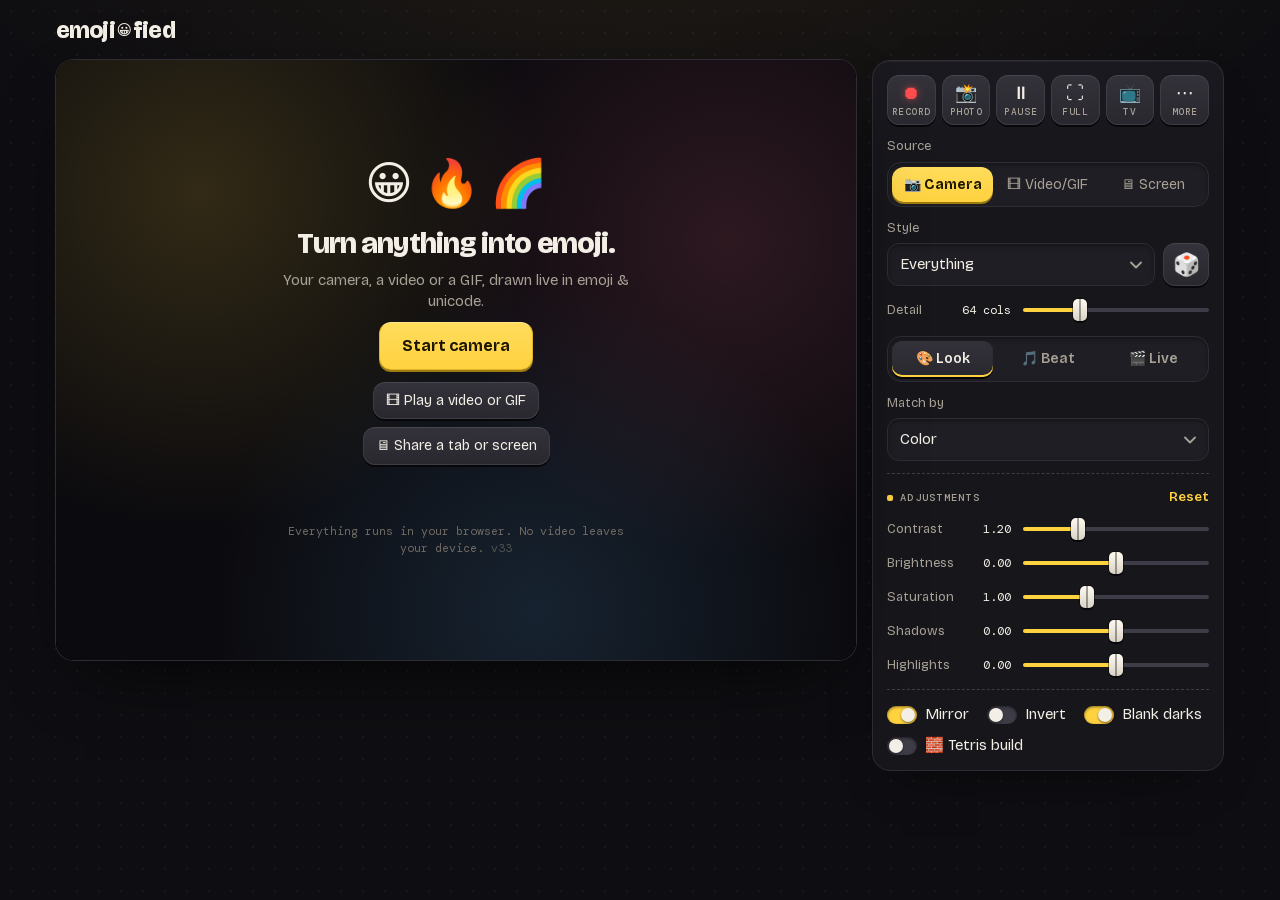
==== index.html @ 86d10996 "Example scenes: a starter set of nine (v33) First visits start with nine curated looks in the scene " ====
<!doctype html>
<html lang="en">
<head>
  <meta charset="utf-8" />
  <meta name="viewport" content="width=device-width, initial-scale=1, viewport-fit=cover" />
  <meta name="theme-color" content="#0e0d11" />
  <!-- Installable: "Add to Home Screen" opens full screen, without Safari's toolbars -->
  <link rel="manifest" href="manifest.webmanifest" />
  <meta name="mobile-web-app-capable" content="yes" />
  <meta name="apple-mobile-web-app-capable" content="yes" />
  <meta name="apple-mobile-web-app-status-bar-style" content="black-translucent" />
  <meta name="apple-mobile-web-app-title" content="emoji·fied" />
  <link rel="apple-touch-icon" href="icons/icon-180.png" />
  <title>Emoji-fied</title>
  <link rel="icon" href="data:image/svg+xml,<svg xmlns='http://www.w3.org/2000/svg' viewBox='0 0 100 100'><text y='.9em' font-size='90'>🤩</text></svg>" />
  <link rel="preload" href="fonts/bricolage-grotesque.woff2" as="font" type="font/woff2" crossorigin />
  <link rel="preload" href="fonts/dm-mono-500.woff2" as="font" type="font/woff2" crossorigin />
  <link rel="stylesheet" href="style.css?v=33" />
</head>
<body>
  <header>
    <h1 class="logo" aria-label="emoji·fied">emoji<span class="logo-dot" id="logoDot" aria-hidden="true">😀</span>fied</h1>
    <span id="fps" class="fps" aria-live="off"></span>
  </header>

  <main>
    <div class="stage" id="stage">
      <canvas id="out" aria-label="Camera rendered as emoji or unicode characters"></canvas>
      <video id="video" playsinline muted autoplay></video>
      <div class="blackout" id="blackout" aria-hidden="true"><span>⬛ Blackout on the output · B to bring it back</span></div>

      <button id="exitFull" class="exit-full" type="button" aria-label="Exit full screen" title="Exit full screen (Esc)" hidden>✕</button>

      <div class="tv-hint" id="tvHint" hidden role="dialog" aria-label="Show on a TV">
        <h2>📺 Show it on your TV</h2>
        <ol id="tvSteps"></ol>
        <p class="tv-note">Web pages can’t AirPlay a live camera effect directly, so mirror the screen instead. The app stays full screen, so the TV shows just the art.</p>
        <button id="tvHintClose" class="primary" type="button">Got it</button>
      </div>

      <button id="flipFab" class="flip-fab" type="button" aria-label="Switch camera" title="Switch camera" hidden>
        <svg viewBox="0 0 24 24" width="26" height="26" fill="none" stroke="currentColor" stroke-width="2" stroke-linecap="round" stroke-linejoin="round" aria-hidden="true">
          <path d="M20 7h-3l-2-3H9L7 7H4a1 1 0 0 0-1 1v11a1 1 0 0 0 1 1h16a1 1 0 0 0 1-1V8a1 1 0 0 0-1-1z" />
          <path d="M15.6 11.2A3.6 3.6 0 0 0 9 11.5" />
          <path d="M8.4 14.8a3.6 3.6 0 0 0 6.6-.3" />
          <path d="M9 9.2v2.4h2.4" />
          <path d="M15 16.8v-2.4h-2.4" />
        </svg>
      </button>

      <div class="overlay" id="overlay">
        <div class="overlay-card">
          <div class="big" aria-hidden="true"><span>😀</span><span>🔥</span><span>🌈</span></div>
          <h2 class="hello">Turn anything into emoji.</h2>
          <p class="lede">Your camera, a video or a GIF, drawn live in emoji &amp; unicode.</p>
          <button id="start" class="primary">Start camera</button>
          <div class="alt-sources">
            <button id="startFile" type="button">🎞 Play a video or GIF</button>
            <button id="startScreen" type="button">🖥 Share a tab or screen</button>
          </div>
          <p class="status" id="status" aria-live="polite"></p>
          <p class="error" id="error" role="alert"></p>
          <p class="note">Everything runs in your browser. No video leaves your device. <span class="version">v33</span></p>
        </div>
      </div>
    </div>

    <section class="controls" aria-label="Filter controls">
      <!-- Two groups, side by side on a tablet held upright. -->
      <div class="ctl-main">
      <div class="toolbar" role="toolbar" aria-label="Actions">
        <button id="record" class="tool record" type="button" title="Record a video clip"><span class="ico">⏺</span><span class="lbl">Record</span></button>
        <button id="snap" class="tool" type="button" title="Take a snapshot (P). It waits in Snapshots until you save it."><span class="ico">📸</span><span class="lbl">Photo</span><span class="badge" id="snapBadge" hidden></span></button>
        <button id="pause" class="tool" type="button" title="Freeze the frame (Space)"><span class="ico">⏸</span><span class="lbl">Pause</span></button>
        <button id="full" class="tool" type="button" title="Full screen"><span class="ico">⛶</span><span class="lbl">Full</span></button>
        <button id="airplay" class="tool" type="button" title="Show it on a TV: AirPlay, Picture in Picture or the native player"><span class="ico">📺</span><span class="lbl">TV</span></button>
        <button id="moreBtn" class="tool" type="button" aria-haspopup="menu" aria-expanded="false" title="More"><span class="ico">⋯</span><span class="lbl">More</span></button>
        <div class="menu" id="moreMenu" role="menu" hidden>
          <button id="flip" type="button" role="menuitem">🔄 Switch camera</button>
          <button id="snapsItem" type="button" role="menuitem">🖼 Snapshots</button>
          <button id="copy" type="button" role="menuitem">📋 Copy the frame as text</button>
          <button id="keysItem" type="button" role="menuitem">⌨ Keyboard shortcuts <kbd>?</kbd></button>
        </div>
      </div>
      <button id="snapTray" class="snap-tray" type="button" hidden></button>

      <div class="field">
        <span>Source</span>
        <div class="seg" role="group" aria-label="Video source">
          <button type="button" data-source="camera" aria-pressed="true">📷 Camera</button>
          <button type="button" data-source="file" aria-pressed="false">🎞 Video/GIF</button>
          <button type="button" data-source="screen" aria-pressed="false">🖥 Screen</button>
        </div>
        <input id="fileInput" type="file" accept="video/*,image/*" hidden />
      </div>

      <div class="field">
        <label for="style">Style</label>
        <div class="style-row">
        <select id="style">
          <optgroup label="Emoji">
            <option value="emoji:everything" selected>Everything</option>
            <option value="emoji:rainbow">Rainbow</option>
            <option value="emoji:faces">Faces</option>
            <option value="emoji:food">Food</option>
            <option value="emoji:nature">Nature</option>
            <option value="emoji:animals">Animals</option>
            <option value="emoji:hearts">Hearts</option>
            <option value="skull">Skulls 💀</option>
          </optgroup>
          <optgroup label="Unicode">
            <option value="text:ascii">ASCII</option>
            <option value="text:detailed">ASCII (detailed)</option>
            <option value="text:blocks">Blocks ░▒▓█</option>
            <option value="text:shapes">Shapes ·○◎●</option>
            <option value="text:stars">Stars ✧✦★</option>
            <option value="text:math">Math ∴∷≡⊠</option>
            <option value="text:katakana">Katakana ｱｶｻ</option>
            <option value="braille">Braille ⠿</option>
          </optgroup>
          <optgroup label="Your own">
            <option value="custom">Custom…</option>
          </optgroup>
        </select>
        <button id="random" class="random" type="button" title="Randomize the look (D)" aria-label="Randomize">🎲</button>
        </div>
      </div>

      <label class="field" id="customField" hidden>
        <span>Characters</span>
        <input id="custom" type="text" value="🐸🍀💚🌿🟩" autocomplete="off" spellcheck="false" />
      </label>

      <label class="field range">
        <span>Detail <output id="colsOut"></output></span>
        <input id="cols" type="range" min="16" max="180" value="64" />
      </label>
      </div>

      <div class="ctl-tabs">
      <div class="tabs" role="tablist" aria-label="Settings">
        <button type="button" role="tab" data-tab="look" aria-selected="true">🎨 Look</button>
        <button type="button" role="tab" data-tab="beat" aria-selected="false">🎵 Beat<span class="tab-dot" id="soundDot" hidden></span></button>
        <button type="button" role="tab" data-tab="live" aria-selected="false">🎬 Live<span class="tab-dot live-dot" id="liveDot" hidden></span></button>
        <button type="button" role="tab" data-tab="photo" aria-selected="false" id="photoTab" hidden>🖼 Photo</button>
      </div>

      <!-- Look: how the picture is drawn -->
      <div class="tab-panel" data-panel="look" role="tabpanel">
        <div class="sec">
          <label class="field" id="matchField">
            <span>Match by</span>
            <select id="match">
              <option value="color">Color</option>
              <option value="brightness">Brightness</option>
            </select>
          </label>
          <label class="field" id="colorField" hidden>
            <span>Ink</span>
            <select id="ink">
              <option value="full">Full color</option>
              <option value="#39ff7a">Matrix green</option>
              <option value="#f2f2f2">White</option>
              <option value="#ffb000">Amber</option>
              <option value="#5ec8ff">Cyan</option>
              <option value="#ff4fd8">Magenta</option>
            </select>
          </label>
        </div>
        <div class="sec">
          <div class="sec-head">
            <span class="field-label">Adjustments</span>
            <button id="resetAdjust" type="button" class="reset">Reset</button>
          </div>
          <label class="field range">
            <span>Contrast <output id="contrastOut"></output></span>
            <input id="contrast" type="range" min="0.5" max="3" step="0.05" value="1.2" />
          </label>
          <label class="field range">
            <span>Brightness <output id="brightOut"></output></span>
            <input id="bright" type="range" min="-0.5" max="0.5" step="0.01" value="0" />
          </label>
          <label class="field range">
            <span>Saturation <output id="satOut"></output></span>
            <input id="sat" type="range" min="0" max="3" step="0.05" value="1" />
          </label>
          <label class="field range">
            <span>Shadows <output id="shadowsOut"></output></span>
            <input id="shadows" type="range" min="-1" max="1" step="0.02" value="0" />
          </label>
          <label class="field range">
            <span>Highlights <output id="highlightsOut"></output></span>
            <input id="highlights" type="range" min="-1" max="1" step="0.02" value="0" />
          </label>
        </div>
        <div class="sec">
          <div class="toggles">
            <label><input id="mirror" type="checkbox" checked /> Mirror</label>
            <label><input id="invert" type="checkbox" /> Invert</label>
            <label id="blankField"><input id="blank" type="checkbox" checked /> Blank darks</label>
            <label title="The picture builds itself from falling Tetris pieces (T)"><input id="tetris" type="checkbox" /> 🧱 Tetris build</label>
          </div>
        </div>
      </div>

      <!-- Beat: what drives the effects, and what a beat does -->
      <div class="tab-panel" data-panel="beat" role="tabpanel" hidden>
        <div class="sec">
          <span class="field-label">Listen to</span>
          <div class="chips">
            <label class="chip"><input id="mic" type="checkbox" /> 🎤 Sound</label>
            <label class="chip" id="midiChip"><input id="midi" type="checkbox" /> 🎹 MIDI</label>
            <label class="chip"><input id="tempoSync" type="checkbox" /> 🥁 Tempo</label>
          </div>
          <div class="meter" id="meter" hidden aria-hidden="true"><div class="meter-fill" id="meterFill"></div></div>
          <div class="sub" id="micOpts" hidden>
            <label class="field range" id="sensField">
              <span>Sensitivity <output id="sensOut"></output></span>
              <input id="sens" type="range" min="0.5" max="4" step="0.1" value="2" />
            </label>
            <span class="hint" id="micStatus">Listening to the microphone.</span>
          </div>
          <div class="sub" id="midiOpts" hidden>
            <span class="hint" id="midiStatus">Notes hit like beats; held notes swell; low notes build Tetris on the left, high on the right.</span>
          </div>
          <div class="sub" id="tempoBox" hidden>
            <div class="tempo-row">
              <button id="tapBtn" type="button">🥁 Tap <kbd>K</kbd></button>
              <span class="beat-dots" id="beatDots" aria-hidden="true"><i></i><i></i><i></i><i></i></span>
              <span class="tempo-read" id="tempoRead">No tempo yet</span>
            </div>
            <span class="hint">Tap 4 times or more, or send MIDI clock. The tempo’s beat replaces the microphone’s.</span>
          </div>
        </div>
        <div class="sec" id="beatOpts">
          <span class="field-label">On the beat</span>
          <div class="toggles">
            <label title="Glyphs swell with the loudness or held notes"><input id="beatPulse" type="checkbox" checked /> Pulse</label>
            <label title="Flash, shake, zoom punch and a hue shift on each beat"><input id="beatFlash" type="checkbox" checked /> Flash</label>
            <label title="Each beat drops Tetris pieces while 🧱 Tetris build is on"><input id="beatTetris" type="checkbox" checked /> Tetris drops</label>
          </div>
          <label class="field">
            <span>Shapes</span>
            <select id="beatShape">
              <option value="off" selected>🚫 Off</option>
              <option value="mix">🎲 Mix it up</option>
              <option value="circle">○ Circles</option>
              <option value="heart">♥ Hearts</option>
              <option value="star">★ Stars</option>
              <option value="square">■ Squares</option>
              <option value="diamond">◆ Diamonds</option>
              <option value="hexagon">⬢ Hexagons</option>
              <option value="sweep">≋ Sweeps</option>
            </select>
          </label>
          <div class="toggles" id="beatOutlineRow" hidden>
            <label><input id="beatOutline" type="checkbox" checked /> Glow outlines</label>
          </div>
          <label class="field">
            <span>Shuffle the look</span>
            <select id="beatShuffle">
              <option value="0" selected>Never</option>
              <option value="1">Every beat</option>
              <option value="2">Every 2 beats</option>
              <option value="4">Every 4 beats</option>
              <option value="8">Every 8 beats</option>
              <option value="16">Every 16 beats</option>
            </select>
          </label>
          <label class="field range">
            <span>Strength <output id="fxOut"></output></span>
            <input id="fxStrength" type="range" min="0" max="2" step="0.05" value="1" />
          </label>
        </div>
      </div>

      <!-- Live: performing -->
      <div class="tab-panel live-panel" data-panel="live" role="tabpanel" hidden>
        <div class="sec output-row" id="outputRow">
          <button id="outputBtn" type="button" class="primary">📽 Open output window</button>
          <span class="hint" id="outputStatus">A clean window for the projector: drag it there and double-click for full screen.</span>
          <button id="outputClose" type="button" class="reset" hidden>Close the output window</button>
        </div>
        <div class="sec">
          <span class="field-label">Panic</span>
          <div class="panic">
            <button id="blackoutBtn" type="button" aria-pressed="false">⬛ Blackout <kbd>B</kbd></button>
            <button id="freezeBtn" type="button" aria-pressed="false">⏸ Freeze <kbd>Space</kbd></button>
            <button id="safeBtn" type="button">🛟 Safe look <kbd>0</kbd></button>
          </div>
        </div>
        <div class="sec">
          <div class="sec-head">
            <span class="field-label">Effects · hold</span>
            <span class="hint" id="punchHint"></span>
          </div>
          <div class="punches" id="punches"></div>
        </div>
        <div class="sec">
          <div class="sec-head">
            <span class="field-label">Scenes</span>
            <span class="sec-actions">
              <button id="examplesBtn" type="button" class="reset" title="Fill the empty slots with example scenes">✨ Examples</button>
              <button id="sceneSave" type="button" class="reset" aria-pressed="false">💾 Save to a slot…</button>
            </span>
          </div>
          <div class="scenes" id="scenes"></div>
          <span class="hint" id="scenesHint"></span>
        </div>
        <div class="sec" id="learnSec">
          <div class="sec-head" id="learnHead">
            <span class="field-label">MIDI controller</span>
            <button id="learnBtn" type="button" class="reset" aria-pressed="false">Learn…</button>
          </div>
          <div class="midi-map" id="midiMap"></div>
          <span class="hint" id="learnHint">Click Learn…, then a slider or button, then move a knob or hit a pad.</span>
        </div>
        <button id="keysBtn" type="button" class="reset keys-link">⌨ All keyboard shortcuts <kbd>?</kbd></button>
      </div>

      <!-- Photo: only for photos and GIFs -->
      <div class="tab-panel photo-panel" id="photoPanel" data-panel="photo" role="tabpanel" hidden>
        <div class="sec">
          <span class="field-label">Photo effects</span>
          <div class="toggles">
            <label><input id="kenBurns" type="checkbox" checked /> 🎥 Pan &amp; zoom</label>
            <label><input id="tilt" type="checkbox" /> 📱 Tilt to move</label>
            <label><input id="twinkle" type="checkbox" /> ✨ Twinkle</label>
          </div>
          <div class="tilt-opts" id="tiltOpts" hidden>
            <label><input id="headTrack" type="checkbox" /> 🙂 Head tracking (webcam)</label>
            <span class="hint">On a computer, the mouse and the arrow keys tilt it too.</span>
          </div>
          <button id="assemble" type="button">🧩 Build it again</button>
        </div>
        <div class="sec poster-box">
          <span class="field-label">Poster</span>
          <select id="posterSize" aria-label="Poster size">
            <option value="4k">4K (3840 px)</option>
            <option value="wallpaper">Phone wallpaper (1290×2796)</option>
            <option value="square">Square (2048 px)</option>
          </select>
          <label class="field range">
            <span>Poster detail <output id="posterColsOut"></output></span>
            <input id="posterCols" type="range" min="80" max="400" value="180" />
          </label>
          <button id="makePoster" type="button" class="primary">🖼 Make a sharp poster</button>
        </div>
      </div>
      </div>
    </section>
  </main>

  <div class="clip" id="clip" hidden>
    <div class="clip-card" role="dialog" aria-label="Recorded clip">
      <video id="clipVideo" playsinline loop muted autoplay controls x-webkit-airplay="allow"></video>
      <p class="clip-info" id="clipInfo"></p>
      <div class="clip-actions">
        <button id="clipShare" class="primary">Save / Share</button>
        <button id="clipAirplay">📺 AirPlay</button>
        <button id="clipDownload">Download</button>
        <button id="clipDiscard">Discard</button>
      </div>
    </div>
  </div>

  <div class="clip" id="player" hidden>
    <div class="clip-card" role="dialog" aria-label="Live player">
      <video id="liveVideo" playsinline autoplay muted controls x-webkit-airplay="allow"></video>
      <p class="clip-info">Live picture in the native player (no sound). Use its controls or the buttons below.</p>
      <div class="clip-actions">
        <button id="playerAirplay" class="primary">📺 AirPlay</button>
        <button id="playerPip">⧉ Picture in Picture</button>
        <button id="playerFull">⛶ Full screen</button>
      </div>
      <button id="playerMirror" type="button" class="reset">TV not showing it? Use Screen Mirroring instead</button>
      <button id="playerClose" type="button">Close</button>
    </div>
  </div>

  <div class="clip" id="posterSheet" hidden>
    <div class="clip-card" role="dialog" aria-label="Poster">
      <img id="posterImg" alt="Your emoji poster" />
      <p class="clip-info" id="posterInfo"></p>
      <div class="clip-actions">
        <button id="posterShare" class="primary">Save / Share</button>
        <button id="posterDownload">Download</button>
        <button id="posterClose">Close</button>
      </div>
    </div>
  </div>

  <div class="clip" id="snapSheet" hidden>
    <div class="clip-card" role="dialog" aria-label="Snapshots">
      <h2 class="sheet-title">🖼 Snapshots</h2>
      <p class="clip-info">Kept here (in this tab) until you save them. Tap one to save just that one.</p>
      <div class="snap-grid" id="snapGrid"></div>
      <div class="clip-actions">
        <button id="snapSaveAll" class="primary">Save all</button>
        <button id="snapClear">Clear</button>
        <button id="snapClose">Close</button>
      </div>
    </div>
  </div>

  <div class="clip" id="keysSheet" hidden>
    <div class="clip-card keys-card" role="dialog" aria-label="Keyboard shortcuts">
      <h2 class="sheet-title">⌨ Keyboard shortcuts</h2>
      <div class="keys">
        <section>
          <h3>Effects (hold; Shift locks)</h3>
          <dl>
            <dt><kbd>Q</kbd></dt><dd>⚡ Strobe</dd>
            <dt><kbd>W</kbd></dt><dd>🔁 Stutter</dd>
            <dt><kbd>E</kbd></dt><dd>🌈 Hue spin</dd>
            <dt><kbd>R</kbd></dt><dd>🔍 Zoom</dd>
            <dt><kbd>Z</kbd></dt><dd>🌗 Invert</dd>
            <dt><kbd>X</kbd></dt><dd>🪞 Kaleido</dd>
            <dt><kbd>C</kbd></dt><dd>📼 Glitch</dd>
            <dt><kbd>V</kbd></dt><dd>🧊 Crunch</dd>
          </dl>
        </section>
        <section>
          <h3>Show</h3>
          <dl>
            <dt><kbd>B</kbd></dt><dd>⬛ Blackout</dd>
            <dt><kbd>Space</kbd></dt><dd>⏸ Freeze</dd>
            <dt><kbd>0</kbd></dt><dd>🛟 Safe look</dd>
            <dt><kbd>1</kbd>–<kbd>9</kbd></dt><dd>🎬 Scenes (Shift saves)</dd>
            <dt><kbd>K</kbd></dt><dd>🥁 Tap tempo</dd>
            <dt><kbd>D</kbd></dt><dd>🎲 Randomize</dd>
            <dt><kbd>T</kbd></dt><dd>🧱 Tetris on/off</dd>
          </dl>
        </section>
        <section>
          <h3>Other</h3>
          <dl>
            <dt><kbd>P</kbd></dt><dd>📸 Snapshot, kept for later: no download mid-show</dd>
            <dt><kbd>←↑↓→</kbd></dt><dd>📱 Tilt a photo (Tilt to move on)</dd>
            <dt><kbd>?</kbd></dt><dd>This list</dd>
            <dt><kbd>Esc</kbd></dt><dd>Close / leave full screen</dd>
          </dl>
        </section>
      </div>
      <p class="clip-info">Keys work in the output window too. Recording and switching camera have no keys, so they can’t be hit by accident.</p>
      <button id="keysClose" type="button">Close</button>
    </div>
  </div>

  <div class="toast" id="toast" role="status"></div>

  <script>
    // Surface script errors on the page: phones have no visible console.
    (function () {
      var el = document.getElementById('error');
      function show(msg) { if (el && !el.textContent) el.textContent = 'Error: ' + msg; }
      // Diagnostic log, shown when the URL has ?debug
      var DEBUG = /[?&]debug\b/.test(location.search);
      var lines = [];
      var carried = 0; // lines copied from a previous (crashed) page
      var t0 = Date.now();
      var pre = null;
      window.dbg = function () {
        if (!DEBUG) return;
        var msg = Array.prototype.map.call(arguments, function (a) {
          return typeof a === 'string' ? a : JSON.stringify(a);
        }).join(' ');
        lines.push(((Date.now() - t0) / 1000).toFixed(2) + 's ' + msg);
        // Persist so the log survives Safari reloading a crashed tab.
        try { sessionStorage.setItem('emojiFiedLog', lines.slice(carried).join('\n')); } catch (e) {}
        if (pre) pre.textContent = lines.join('\n');
      };
      function describe(n) {
        if (!n || !n.tagName) return String(n);
        return n.tagName.toLowerCase() + (n.id ? '#' + n.id : '') + (n.className && typeof n.className === 'string' ? '.' + n.className.split(' ').join('.') : '');
      }
      if (DEBUG) {
        var box = document.createElement('section');
        box.className = 'debug';
        box.innerHTML = '<div><strong>Diagnostics</strong> <button type="button">Copy log</button></div><pre></pre>';
        document.body.appendChild(box);
        pre = box.querySelector('pre');
        var previous = null;
        try {
          previous = sessionStorage.getItem('emojiFiedLog');
          if (sessionStorage.getItem('emojiFiedClean') === '1') previous = null;
          sessionStorage.setItem('emojiFiedClean', '0');
        } catch (e) {}
        window.addEventListener('pagehide', function () {
          try { sessionStorage.setItem('emojiFiedClean', '1'); } catch (e) {}
        });
        if (previous) {
          lines.push('=== Previous page ended without closing normally (probably crashed). Its log: ===');
          previous.split('\n').forEach(function (l) { lines.push('  ' + l); });
          lines.push('=== Current page ===');
          carried = lines.length;
        }
        box.querySelector('button').addEventListener('click', function () {
          var text = lines.join('\n');
          (navigator.clipboard ? navigator.clipboard.writeText(text) : Promise.reject()).then(
            function () { box.querySelector('button').textContent = 'Copied!'; },
            function () { var r = document.createRange(); r.selectNodeContents(pre); var s = getSelection(); s.removeAllRanges(); s.addRange(r); }
          );
        });
        dbg('page v33', navigator.userAgent);
        dbg('secure=' + window.isSecureContext, 'mediaDevices=' + !!navigator.mediaDevices,
            'getUserMedia=' + !!(navigator.mediaDevices && navigator.mediaDevices.getUserMedia));
        if (navigator.permissions && navigator.permissions.query) {
          navigator.permissions.query({ name: 'camera' }).then(
            function (p) { dbg('camera permission: ' + p.state); },
            function (e) { dbg('camera permission query failed: ' + e.message); }
          );
        }
        ['touchstart', 'touchend', 'click'].forEach(function (type) {
          document.addEventListener(type, function (e) {
            var pt = e.changedTouches ? e.changedTouches[0] : e;
            var top = document.elementFromPoint(pt.clientX, pt.clientY);
            dbg(type + ' on ' + describe(e.target) + ' (top element: ' + describe(top) + ')');
          }, true);
        });
      }
      window.addEventListener('error', function (e) { dbg('ERROR', e.message, e.filename + ':' + e.lineno); show(e.message || 'script failed to load'); });
      window.addEventListener('unhandledrejection', function (e) { dbg('REJECTION', String(e.reason)); show((e.reason && e.reason.message) || String(e.reason)); });
      window.addEventListener('load', function () {
        dbg('load event, app ready = ' + window.emojiFiedReady);
        if (window.emojiFiedReady !== '33') show('an old or broken copy of the app loaded. Close this tab and open the link again.');
      });
    })();
  </script>
  <script src="gif.js?v=33"></script>
  <script src="app.js?v=33"></script>
</body>
</html>
---- style.css ----
/* emoji·fied: a pocket synth for your camera. Warm charcoal hardware,
   tactile keycaps, monospaced labels; each tab has its own signal colour
   (--tab) that its switches, faders and headers pick up. */

@font-face {
  font-family: 'Bricolage Grotesque';
  src: url('fonts/bricolage-grotesque.woff2') format('woff2');
  font-weight: 400 800;
  font-display: swap;
}
@font-face {
  font-family: 'DM Mono';
  src: url('fonts/dm-mono-400.woff2') format('woff2');
  font-weight: 400;
  font-display: swap;
}
@font-face {
  font-family: 'DM Mono';
  src: url('fonts/dm-mono-500.woff2') format('woff2');
  font-weight: 500;
  font-display: swap;
}

:root {
  --bg: #0e0d11;
  --panel: #17161b;
  --panel-2: #1f1e24; /* wells: inputs, tracks, segmented controls */
  --key: #29282f; /* raised keys */
  --key-hi: #33323a;
  --line: #2e2d35;
  --line-2: #3e3c46;
  --text: #f4efe6;
  --muted: #a7a196;
  --faint: #6f6a62;
  --accent: #ffd23f;
  --accent-ink: #1d1600;
  --rec: #ff4d4d;
  --ok: #3ddc84;
  /* Signal colours */
  --c-look: #ffd23f;
  --c-beat: #5cb8ff;
  --c-live: #ff6f91;
  --c-photo: #6fe3a5;
  --tab: var(--c-look);
  --tab-ink: #1d1600;
  --r-lg: 18px;
  --r-md: 12px;
  --r-sm: 8px;
  --lip: 0 2px 0 #07070a;
  --font: 'Bricolage Grotesque', ui-sans-serif, system-ui, -apple-system, 'Segoe UI', sans-serif;
  --mono: 'DM Mono', ui-monospace, 'SF Mono', Menlo, Consolas, monospace;
  --radius: var(--r-lg);
  color-scheme: dark;
}

* { box-sizing: border-box; }

html, body {
  margin: 0;
  background-color: var(--bg);
  color: var(--text);
  font: 15px/1.4 var(--font);
  font-optical-sizing: auto;
  -webkit-font-smoothing: antialiased;
}
body {
  min-height: 100vh;
  /* A faint dot grid, with a little warm light from the top. */
  background:
    radial-gradient(ellipse 80% 50% at 50% -10%, rgba(255, 210, 63, 0.07), transparent 70%),
    radial-gradient(circle, rgba(255, 255, 255, 0.045) 1px, transparent 1.3px) 0 0 / 22px 22px,
    var(--bg);
}

/* ---- Header ------------------------------------------------------------ */

header {
  display: flex;
  align-items: center;
  justify-content: space-between;
  padding: 14px max(16px, env(safe-area-inset-right)) 4px max(16px, env(safe-area-inset-left));
  max-width: 1200px;
  margin: 0 auto;
}

.logo {
  margin: 0;
  font-size: 24px;
  font-weight: 800;
  letter-spacing: -0.035em;
  font-variation-settings: 'opsz' 96;
  display: inline-flex;
  align-items: center;
  user-select: none;
}
/* The dot is a little emoji that keeps changing its mind. */
.logo-dot {
  display: inline-block;
  font-size: 0.62em;
  margin: 0 0.12em;
  transform-origin: 50% 70%;
}
.logo-dot.pop { animation: dot-pop 0.45s cubic-bezier(0.3, 1.6, 0.5, 1); }
@keyframes dot-pop {
  from { transform: scale(0.2) rotate(-40deg); }
  to { transform: none; }
}

.fps {
  display: inline-flex;
  align-items: center;
  gap: 6px;
  color: var(--muted);
  font: 11.5px var(--mono);
  letter-spacing: 0.02em;
}
.fps:not(:empty)::before {
  content: '';
  width: 6px;
  height: 6px;
  border-radius: 50%;
  background: var(--ok);
  box-shadow: 0 0 6px var(--ok);
}

/* ---- Layout -------------------------------------------------------------- */

main {
  max-width: 1200px;
  margin: 0 auto;
  /* Clear the camera cutout when a phone is on its side. */
  padding: 8px max(16px, env(safe-area-inset-right)) max(32px, env(safe-area-inset-bottom)) max(16px, env(safe-area-inset-left));
  display: grid;
  gap: 16px;
}

/* Side by side: computers, iPads on their side, and wide-but-short screens
   such as a phone on its side or an unfolded iPhone Duo (890 x 626). */
@media (min-width: 640px) and (orientation: landscape) {
  main { grid-template-columns: 1fr 352px; align-items: start; }
}
/* Below computer widths it's a book: two equal pages, the picture on the
   left and the controls on the right, so a foldable's crease runs down the
   gap between them rather than through the picture or a control. */
@media (max-width: 959px) and (min-width: 640px) and (orientation: landscape) {
  main { grid-template-columns: 1fr 1fr; }
}

/* ---- Stage --------------------------------------------------------------- */

.stage {
  position: relative;
  background: #000;
  border-radius: var(--r-lg);
  overflow: hidden;
  aspect-ratio: 4 / 3;
  display: grid;
  place-items: center;
  /* A monitor bezel: a hairline, a lip of light, a deep shadow. */
  box-shadow:
    0 0 0 1px var(--line),
    inset 0 1px 0 rgba(255, 255, 255, 0.04),
    0 28px 70px -30px rgba(0, 0, 0, 0.9);
}

/* Stacked (phones, a folded iPhone Duo): keep the picture short enough
   that the toolbar shows below it, however tall the video is. svh is the
   height with Safari's toolbars showing. */
.stage {
  max-height: calc(100vh - 146px);
  max-height: calc(100svh - 146px);
  justify-self: center; /* centred when the height cap narrows it */
}

/* Side by side: the controls column runs long, so the picture sticks to
   the top of the window while you scroll it, capped to the window height
   so tall pictures still fit. */
@media (min-width: 640px) and (orientation: landscape) {
  .stage {
    position: sticky;
    top: 16px;
    /* Room for the header above it too, so it fits before you scroll. */
    max-height: calc(100vh - 72px);
    max-height: calc(100svh - 72px);
  }
}

/* Tablets held upright (iPad portrait): the picture stays pinned along the
   top while the controls scroll underneath it in two columns, the main
   controls on the left and the tabs on the right, so the output is always
   in view. A band of background around the pinned picture hides the
   controls sliding under it. */
@media (min-width: 700px) and (orientation: portrait) {
  .stage {
    position: sticky;
    top: 8px;
    z-index: 10;
    max-height: 56vh;
    max-height: 56svh;
    box-shadow:
      0 0 0 1px var(--line),
      0 0 0 10px var(--bg),
      0 26px 30px -14px var(--bg);
  }
  .controls {
    grid-template-columns: minmax(0, 1fr) minmax(0, 1.2fr);
    align-items: start;
    column-gap: 18px;
  }
  /* The left column (toolbar, source, style) pins under the picture too,
     when there's room for it (app.js measures and sets the class). */
  .controls.pin-main .ctl-main { position: sticky; top: calc(var(--stage-h, 0px) + 30px); }
}

#out {
  display: block;
  width: 100%;
  height: 100%;
  object-fit: contain;
}

/* The raw video must stay genuinely rendered: iOS Safari may stop decoding
   frames for videos that are display:none, transparent or tiny. It sits
   full-size underneath the canvas, which paints over it. */
#video {
  position: absolute;
  inset: 0;
  width: 100%;
  height: 100%;
  object-fit: contain;
  z-index: 0;
  pointer-events: none;
}
#out { position: relative; z-index: 1; background: #000; }
.overlay { z-index: 2; }

/* Full screen. Native and iPhone "immersive" modes share the same look;
   kept as separate rules because an unknown selector drops a whole list. */
body.immersive { overflow: hidden; }
body.immersive .stage {
  max-height: none;
  position: fixed;
  inset: 0;
  z-index: 50;
  width: 100vw;
  height: 100vh;
  height: 100dvh;
  aspect-ratio: auto !important;
  border-radius: 0;
  box-shadow: none;
}
.stage:fullscreen {
  max-height: none;
  width: 100vw;
  height: 100vh;
  aspect-ratio: auto !important;
  border-radius: 0;
  box-shadow: none;
}
.stage:-webkit-full-screen {
  max-height: none;
  width: 100vw;
  height: 100vh;
  aspect-ratio: auto !important;
  border-radius: 0;
  box-shadow: none;
}

.exit-full {
  position: absolute;
  top: max(12px, env(safe-area-inset-top));
  right: max(12px, env(safe-area-inset-right));
  z-index: 4;
  width: 42px;
  height: 42px;
  padding: 0;
  border-radius: 50%;
  border: 0;
  background: rgba(0, 0, 0, 0.5);
  box-shadow: none;
  color: #fff;
  font-size: 18px;
  -webkit-tap-highlight-color: transparent;
}
.exit-full[hidden] { display: none; }
.exit-full, .flip-fab { transition: opacity 0.4s; }
.stage.idle .exit-full,
.stage.idle .flip-fab { opacity: 0; pointer-events: none; }

.tv-hint {
  position: absolute;
  left: 50%;
  top: 50%;
  transform: translate(-50%, -50%);
  z-index: 5;
  width: min(92%, 420px);
  max-height: 90%;
  overflow: auto;
  background: var(--panel);
  border: 1px solid var(--line);
  border-radius: var(--r-lg);
  padding: 16px;
  box-shadow: 0 8px 40px rgba(0, 0, 0, 0.6);
}
.tv-hint[hidden] { display: none; }
.tv-hint h2 { margin: 0 0 8px; font-size: 18px; }
.tv-hint ol { margin: 0 0 10px; padding-left: 20px; display: grid; gap: 6px; }
.tv-note { margin: 0 0 12px; color: var(--muted); font-size: 13px; }
.tv-hint button { width: 100%; }

.flip-fab {
  position: absolute;
  right: 14px;
  bottom: 14px;
  z-index: 3;
  width: 46px;
  height: 46px;
  padding: 0;
  border-radius: 50%;
  border: 0;
  background: rgba(0, 0, 0, 0.45);
  color: #fff;
  display: grid;
  place-items: center;
  box-shadow: 0 2px 10px rgba(0, 0, 0, 0.4);
  -webkit-tap-highlight-color: transparent;
}
.flip-fab[hidden] { display: none; }
.flip-fab:active { transform: scale(0.92); }
.flip-fab.busy svg { animation: flip-spin 0.6s linear infinite; }
@keyframes flip-spin { to { transform: rotate(360deg); } }
@media (max-width: 480px) {
  .flip-fab { width: 42px; height: 42px; bottom: 12px; right: 12px; }
}
.stage.is-full .flip-fab {
  bottom: max(14px, env(safe-area-inset-bottom));
  right: max(14px, env(safe-area-inset-right));
}

/* Start screen: soft blobs of colour behind bouncing emoji. */
.overlay {
  position: absolute;
  inset: 0;
  display: grid;
  place-items: center;
  padding: 16px;
  text-align: center;
  background:
    radial-gradient(circle at 18% 22%, rgba(255, 210, 63, 0.16), transparent 42%),
    radial-gradient(circle at 84% 30%, rgba(255, 111, 145, 0.14), transparent 40%),
    radial-gradient(circle at 60% 92%, rgba(92, 184, 255, 0.14), transparent 45%),
    #0b0a0e;
}
.overlay[hidden] { display: none; }
.overlay-card { max-width: 360px; }
.overlay .big { font-size: 46px; display: flex; justify-content: center; gap: 10px; }
.overlay .big span { display: inline-block; animation: bob 2.4s ease-in-out infinite; }
.overlay .big span:nth-child(2) { animation-delay: 0.2s; }
.overlay .big span:nth-child(3) { animation-delay: 0.4s; }
@keyframes bob {
  0%, 100% { transform: translateY(0) rotate(0); }
  50% { transform: translateY(-8px) rotate(-6deg); }
}
.hello {
  margin: 12px 0 4px;
  font-size: clamp(22px, 4vw, 30px);
  font-weight: 800;
  letter-spacing: -0.03em;
  line-height: 1.05;
  font-variation-settings: 'opsz' 96;
}
.lede { margin: 0 0 16px; color: var(--muted); }
.overlay p { margin: 10px 0; }
.overlay .note { color: var(--faint); font: 11.5px/1.5 var(--mono); }
.error { color: #ff8a8a; min-height: 1em; font-size: 14px; }
.status { color: var(--text); font-size: 14px; min-height: 1em; }
.version { opacity: 0.7; }

/* Before anything starts, give the start screen room on phones. */
.stage:has(> .overlay:not([hidden])) { min-height: min(440px, calc(100svh - 150px)); }
@media (max-width: 480px) {
  .overlay .big { font-size: 38px; }
  .hello { margin-top: 8px; }
  .lede { font-size: 14px; margin-bottom: 12px; }
}

.alt-sources {
  display: flex;
  flex-wrap: wrap;
  justify-content: center;
  gap: 8px;
  margin-top: 12px;
}
.alt-sources button { font-size: 14px; padding: 8px 12px; }
.alt-sources button[hidden] { display: none; }

/* ---- The controls panel -------------------------------------------------- */

.ctl-main, .ctl-tabs { display: grid; gap: 12px; min-width: 0; }
.controls {
  background: linear-gradient(180deg, #1a191f, var(--panel) 120px);
  border: 1px solid var(--line);
  border-radius: var(--r-lg);
  box-shadow: inset 0 1px 0 rgba(255, 255, 255, 0.05), 0 20px 50px -30px rgba(0, 0, 0, 0.8);
  padding: 14px;
  display: grid;
  gap: 12px;
}
/* Each tab's signal colour. */
.controls[data-tab="beat"] { --tab: var(--c-beat); --tab-ink: #001b2e; }
.controls[data-tab="live"] { --tab: var(--c-live); --tab-ink: #2b0010; }
.controls[data-tab="photo"] { --tab: var(--c-photo); --tab-ink: #002412; }

.field { display: grid; gap: 6px; }
.field[hidden] { display: none; }
.field > span,
.field > label {
  display: flex;
  justify-content: space-between;
  color: var(--muted);
  font-size: 13px;
}
.field output {
  color: var(--text);
  font: 12px var(--mono);
  font-variant-numeric: tabular-nums;
  align-self: center;
}

/* Section titles: small monospaced caps with a signal-coloured tick. */
.field-label {
  display: inline-flex;
  align-items: center;
  gap: 7px;
  color: var(--muted);
  font: 500 10.5px var(--mono);
  letter-spacing: 0.12em;
  text-transform: uppercase;
}
.field-label::before {
  content: '';
  width: 6px;
  height: 6px;
  border-radius: 2px;
  background: var(--tab);
}
.hint { color: var(--muted); font-size: 12px; line-height: 1.45; }

/* ---- Keys ---------------------------------------------------------------- */

button {
  font: inherit;
  color: var(--text);
  background: linear-gradient(180deg, var(--key-hi), var(--key));
  border: 1px solid var(--line-2);
  border-top-color: #48464f;
  border-radius: var(--r-md);
  padding: 10px 12px;
  cursor: pointer;
  box-shadow: var(--lip);
  transition: transform 0.06s, box-shadow 0.06s, background-color 0.15s, border-color 0.15s;
  -webkit-tap-highlight-color: transparent;
}
@media (hover: hover) {
  button:hover:not(:disabled) { border-color: #56535e; }
}
button, .chip, .toggles label, select { touch-action: manipulation; } /* no double-tap zoom */
button:active:not(:disabled) { transform: translateY(2px); box-shadow: 0 0 0 #07070a; }
button:focus-visible { outline: 2px solid var(--tab); outline-offset: 2px; }
button:disabled { opacity: 0.45; cursor: default; }
button.primary {
  background: linear-gradient(180deg, #ffdc5c, var(--accent));
  color: var(--accent-ink);
  border: 1px solid #e0b42a;
  border-top-color: #ffe68a;
  box-shadow: 0 2px 0 #9c7b10;
  font-weight: 700;
  padding: 12px 22px;
  font-size: 16px;
  letter-spacing: -0.01em;
}
button.primary:active:not(:disabled) { box-shadow: 0 0 0 #9c7b10; }

/* Text-only actions (Reset, Learn…, Save…). */
.reset {
  justify-self: start;
  background: none;
  border: 0;
  box-shadow: none;
  padding: 4px 0;
  color: var(--tab);
  font-size: 13.5px;
  font-weight: 600;
}
.reset:active:not(:disabled) { transform: none; }

kbd {
  display: inline-block;
  min-width: 16px;
  padding: 0 4px;
  border: 1px solid var(--line-2);
  border-bottom-width: 2px;
  border-radius: 5px;
  background: var(--panel-2);
  font: 500 10px/1.5 var(--mono);
  color: var(--muted);
  text-align: center;
}

/* ---- Inputs ------------------------------------------------------------------ */

select, input[type="text"] {
  width: 100%;
  background: var(--panel-2);
  color: var(--text);
  border: 1px solid var(--line);
  border-radius: var(--r-md);
  box-shadow: inset 0 2px 4px rgba(0, 0, 0, 0.35);
  padding: 10px 12px;
  font: inherit;
}
select {
  appearance: none;
  -webkit-appearance: none;
  padding-right: 34px;
  background-image: url("data:image/svg+xml,%3Csvg xmlns='http://www.w3.org/2000/svg' width='12' height='8' viewBox='0 0 12 8'%3E%3Cpath d='M1 1.5l5 5 5-5' fill='none' stroke='%23a7a196' stroke-width='1.8' stroke-linecap='round' stroke-linejoin='round'/%3E%3C/svg%3E");
  background-repeat: no-repeat;
  background-position: right 12px center;
  cursor: pointer;
}
select:focus-visible, input[type="text"]:focus-visible { outline: 2px solid var(--tab); outline-offset: 1px; }
input[type="text"] { font-size: 18px; }

/* Faders: a slim track filled with the tab's colour (--p is set from the
   value) and a chunky cap with a groove. */
input[type="range"] {
  -webkit-appearance: none;
  appearance: none;
  width: 100%;
  height: 24px;
  margin: 0;
  background: transparent;
  cursor: pointer;
  --p: 50%;
}
input[type="range"]::-webkit-slider-runnable-track {
  height: 4px;
  border-radius: 4px;
  background: linear-gradient(90deg, var(--tab) var(--p), var(--line-2) var(--p));
}
input[type="range"]::-webkit-slider-thumb {
  -webkit-appearance: none;
  width: 14px;
  height: 22px;
  margin-top: -9px;
  border: 0;
  border-radius: 5px;
  background: linear-gradient(90deg, transparent 6px, rgba(0, 0, 0, 0.35) 6px, rgba(0, 0, 0, 0.35) 8px, transparent 8px), linear-gradient(180deg, #fffaf0, #d9d3c6);
  box-shadow: 0 2px 0 #07070a, 0 0 0 1px rgba(0, 0, 0, 0.4);
}
input[type="range"]::-moz-range-track { height: 4px; border-radius: 4px; background: var(--line-2); }
input[type="range"]::-moz-range-progress { height: 4px; border-radius: 4px; background: var(--tab); }
input[type="range"]::-moz-range-thumb {
  width: 14px;
  height: 22px;
  border: 0;
  border-radius: 5px;
  background: linear-gradient(90deg, transparent 6px, rgba(0, 0, 0, 0.35) 6px, rgba(0, 0, 0, 0.35) 8px, transparent 8px), linear-gradient(180deg, #fffaf0, #d9d3c6);
  box-shadow: 0 2px 0 #07070a;
}
input[type="range"]:focus-visible { outline: none; }
input[type="range"]:focus-visible::-webkit-slider-thumb { box-shadow: 0 0 0 2px var(--tab); }

/* One-line sliders: label and value on the left, slider on the right. */
.field.range {
  grid-template-columns: minmax(0, 1fr) minmax(0, 1.5fr);
  align-items: center;
  column-gap: 12px;
}

/* Switches instead of checkboxes. */
.toggles {
  display: flex;
  flex-wrap: wrap;
  gap: 10px 18px;
}
.toggles label, .tilt-opts label { display: flex; align-items: center; gap: 8px; cursor: pointer; }
.toggles label[hidden] { display: none; }
.toggles[hidden] { display: none; }
.toggles input[type="checkbox"], .tilt-opts input[type="checkbox"] {
  -webkit-appearance: none;
  appearance: none;
  flex: none;
  position: relative;
  width: 30px;
  height: 18px;
  margin: 0;
  border-radius: 999px;
  background: var(--line-2);
  box-shadow: inset 0 1px 3px rgba(0, 0, 0, 0.5);
  cursor: pointer;
  transition: background-color 0.15s;
}
.toggles input[type="checkbox"]::before, .tilt-opts input[type="checkbox"]::before {
  content: '';
  position: absolute;
  top: 2px;
  left: 2px;
  width: 14px;
  height: 14px;
  border-radius: 50%;
  background: #f4efe6;
  box-shadow: 0 1px 2px rgba(0, 0, 0, 0.5);
  transition: transform 0.18s cubic-bezier(0.3, 1.4, 0.5, 1);
}
.toggles input[type="checkbox"]:checked, .tilt-opts input[type="checkbox"]:checked { background: var(--tab); }
.toggles input[type="checkbox"]:checked::before, .tilt-opts input[type="checkbox"]:checked::before { transform: translateX(12px); }
.toggles input[type="checkbox"]:focus-visible, .tilt-opts input[type="checkbox"]:focus-visible { outline: 2px solid var(--tab); outline-offset: 2px; }

/* Segmented control: a well with a raised, lit key. */
.seg {
  display: grid;
  grid-auto-flow: column;
  grid-auto-columns: 1fr;
  gap: 4px;
  padding: 4px;
  background: var(--panel-2);
  border: 1px solid var(--line);
  border-radius: 14px;
  box-shadow: inset 0 2px 4px rgba(0, 0, 0, 0.35);
}
.seg button {
  border: 0;
  background: transparent;
  box-shadow: none;
  padding: 8px 6px;
  font-size: 14px;
  white-space: nowrap;
  color: var(--muted);
}
.seg button[hidden] { display: none; }
.seg button[aria-pressed="true"] {
  background: linear-gradient(180deg, #ffdc5c, var(--accent));
  color: var(--accent-ink);
  font-weight: 700;
  box-shadow: 0 2px 0 #9c7b10;
}

.style-row { display: flex; gap: 8px; }
.style-row select { flex: 1; min-width: 0; }
.random {
  flex: none;
  width: 46px;
  padding: 0;
  font-size: 22px;
  line-height: 1;
}
.random.spin { animation: dice 0.45s cubic-bezier(0.3, 1.5, 0.5, 1); }
@keyframes dice { from { transform: rotate(-220deg) scale(0.7); } to { transform: none; } }

.meter {
  height: 6px;
  border-radius: 999px;
  background: var(--panel-2);
  box-shadow: inset 0 1px 2px rgba(0, 0, 0, 0.5);
  overflow: hidden;
}
.meter[hidden] { display: none; }
.meter-fill {
  height: 100%;
  background: linear-gradient(90deg, var(--ok), var(--accent) 70%, var(--rec));
  transform-origin: left;
  transform: scaleX(0);
}
.meter.beat { animation: beat 0.25s ease-out; }
@keyframes beat { from { box-shadow: 0 0 0 3px rgba(92, 184, 255, 0.6); } to { box-shadow: 0 0 0 0 rgba(92, 184, 255, 0); } }

/* ---- Toolbar ------------------------------------------------------------- */

.toolbar { position: relative; display: grid; grid-template-columns: repeat(6, minmax(0, 1fr)); gap: 6px; }
.tool {
  position: relative;
  display: grid;
  justify-items: center;
  gap: 3px;
  padding: 8px 2px 6px;
  font-size: 18px;
  line-height: 1.1;
}
.tool .lbl {
  font: 500 9.5px var(--mono);
  letter-spacing: 0.06em;
  text-transform: uppercase;
  color: var(--muted);
  white-space: nowrap;
  font-variant-numeric: tabular-nums;
}
.tool.record .ico { color: var(--rec); text-shadow: 0 0 8px rgba(255, 77, 77, 0.6); }
.tool.recording {
  background: linear-gradient(180deg, #ff6464, #e23a3a);
  border-color: #b32424;
  box-shadow: 0 2px 0 #7a1414, 0 0 18px rgba(255, 77, 77, 0.45);
  color: #fff;
}
.tool.recording .ico { color: #fff; text-shadow: none; }
.tool.recording .lbl { color: #fff; }
.tool:disabled { opacity: 0.35; }
.tool .badge {
  position: absolute;
  top: -5px;
  right: -3px;
  min-width: 18px;
  height: 18px;
  padding: 0 5px;
  border-radius: 999px;
  background: var(--accent);
  color: var(--accent-ink);
  font: 700 11px/18px var(--mono);
  box-shadow: 0 0 0 2px var(--panel);
}
.tool .badge[hidden] { display: none; }
.tool.snapped { animation: snapped 0.4s ease-out; }
@keyframes snapped { from { background: #fffaf0; transform: scale(0.94); } }

/* The More menu drops down from the toolbar's right edge. */
.menu {
  position: absolute;
  top: calc(100% + 8px);
  right: 0;
  z-index: 20;
  display: grid;
  min-width: 240px;
  padding: 6px;
  background: #222128;
  border: 1px solid var(--line-2);
  border-radius: 14px;
  box-shadow: 0 18px 40px rgba(0, 0, 0, 0.6);
  animation: rise 0.16s ease-out;
}
.menu[hidden] { display: none; }
.menu button {
  border: 0;
  background: none;
  box-shadow: none;
  text-align: left;
  padding: 9px 10px;
  border-radius: 9px;
  display: flex;
  align-items: center;
  gap: 8px;
}
.menu button kbd { margin-left: auto; }
.menu button:hover:not(:disabled), .menu button:focus-visible { background: var(--key); }
.menu button:active:not(:disabled) { transform: none; }
.menu button[hidden] { display: none; }
.snap-tray {
  justify-self: start;
  padding: 6px 12px;
  font-size: 13px;
  border-color: var(--accent);
  color: var(--accent);
}
.snap-tray[hidden] { display: none; }

/* ---- Tabs ------------------------------------------------------------------ */

.tabs {
  display: grid;
  grid-auto-flow: column;
  grid-auto-columns: 1fr;
  gap: 4px;
  padding: 4px;
  margin-top: 2px;
  background: var(--panel-2);
  border: 1px solid var(--line);
  border-radius: 14px;
  box-shadow: inset 0 2px 4px rgba(0, 0, 0, 0.35);
}
.tabs button {
  position: relative;
  border: 0;
  border-radius: 10px;
  background: none;
  box-shadow: none;
  padding: 8px 4px;
  color: var(--muted);
  font-size: 14px;
  font-weight: 600;
}
.tabs button:active:not(:disabled) { transform: none; }
.tabs button[hidden] { display: none; }
.tabs button[aria-selected="true"] {
  color: var(--text);
  background: linear-gradient(180deg, var(--key-hi), var(--key));
  box-shadow: var(--lip), inset 0 -2px 0 var(--tab);
}
.tab-dot {
  display: inline-block;
  width: 7px;
  height: 7px;
  margin-left: 5px;
  border-radius: 50%;
  background: var(--ok);
  box-shadow: 0 0 6px var(--ok);
  vertical-align: middle;
}
.tab-dot[hidden] { display: none; }
.live-dot { background: var(--rec); box-shadow: 0 0 6px var(--rec); }

.tab-panel { display: grid; gap: 12px; }
.tab-panel[hidden] { display: none; }
.tab-panel:not([hidden]) { animation: rise 0.22s ease-out; }
@keyframes rise { from { opacity: 0; transform: translateY(6px); } }

/* Sections inside a tab: the same header everywhere (title, then an
   action or a short note on the right) and a thin rule between them. */
.sec { display: grid; gap: 10px; }
.sec[hidden] { display: none; }
.tab-panel > .sec:not([hidden]) ~ .sec:not([hidden]) { border-top: 1px dashed var(--line-2); padding-top: 14px; }
.sec-head { display: flex; align-items: center; justify-content: space-between; gap: 10px; }
.sec-head .reset { padding: 0; }
.sec-head .hint { text-align: right; font: 11px var(--mono); color: var(--faint); }
.sub { display: grid; gap: 8px; }
.sub[hidden] { display: none; }
.keys-link { justify-self: center; font-size: 13px; color: var(--muted); }

/* On/off chips (a checkbox inside a pill), with a little LED. */
.chips { display: flex; flex-wrap: wrap; gap: 6px; }
.chip {
  position: relative;
  display: inline-flex;
  align-items: center;
  gap: 7px;
  padding: 8px 14px 8px 12px;
  border: 1px solid var(--line-2);
  border-top-color: #48464f;
  border-radius: 999px;
  background: linear-gradient(180deg, var(--key-hi), var(--key));
  box-shadow: var(--lip);
  cursor: pointer;
  user-select: none;
  font-weight: 600;
  font-size: 14px;
  transition: background-color 0.15s, transform 0.06s;
}
.chip::before {
  content: '';
  width: 7px;
  height: 7px;
  border-radius: 50%;
  background: var(--faint);
  transition: background-color 0.15s, box-shadow 0.15s;
}
.chip input { position: absolute; opacity: 0; pointer-events: none; }
.chip:active { transform: translateY(2px); box-shadow: none; }
.chip:has(input:checked) { border-color: var(--tab); color: var(--text); background: linear-gradient(180deg, #2c3540, #232a33); }
.chip:has(input:checked)::before { background: var(--tab); box-shadow: 0 0 8px var(--tab); }
.chip:has(input:disabled) { opacity: 0.45; cursor: default; }
.chip:has(input:focus-visible) { outline: 2px solid var(--tab); outline-offset: 2px; }
.chip[hidden] { display: none; }

/* ---- Beat ------------------------------------------------------------------ */

.tempo-row { display: flex; align-items: center; gap: 12px; flex-wrap: wrap; }
.tempo-row button { padding: 8px 14px; }
.tempo-row button.hit { border-color: var(--tab); box-shadow: 0 0 12px var(--tab); }
.tempo-read { margin-left: auto; font: 500 13px var(--mono); font-variant-numeric: tabular-nums; }
.beat-dots { display: flex; gap: 6px; }
.beat-dots i { width: 10px; height: 10px; border-radius: 50%; background: var(--line-2); box-shadow: inset 0 1px 2px rgba(0, 0, 0, 0.5); }
.beat-dots i.on { background: var(--tab); box-shadow: 0 0 8px var(--tab); }
.beat-dots i.on:first-child { background: var(--rec); box-shadow: 0 0 8px var(--rec); }

/* ---- Live -------------------------------------------------------------------- */

.output-row { display: grid; gap: 6px; }
.output-row[hidden] { display: none; }
.output-row button.live {
  background: linear-gradient(180deg, #5ef09d, var(--ok));
  border-color: #23a75f;
  color: #032614;
  box-shadow: 0 2px 0 #13693b, 0 0 20px rgba(61, 220, 132, 0.35);
}

.panic { display: grid; grid-template-columns: repeat(3, minmax(0, 1fr)); gap: 6px; }
.panic button { display: grid; justify-items: center; gap: 4px; padding: 9px 4px 7px; font-size: 13px; font-weight: 600; }
.panic button[aria-pressed="true"] {
  background: linear-gradient(180deg, #ff6464, #e23a3a);
  border-color: #b32424;
  box-shadow: 0 2px 0 #7a1414, 0 0 16px rgba(255, 77, 77, 0.4);
  color: #fff;
}
.panic button[aria-pressed="true"] kbd { color: #fff; background: rgba(0, 0, 0, 0.2); border-color: rgba(255, 255, 255, 0.4); }

/* Punch-in pads: each with its own candy colour (--pad), glowing while
   held, ringed while latched. */
.punches { display: grid; grid-template-columns: repeat(4, minmax(0, 1fr)); gap: 6px; }
.punch {
  --pad: var(--tab);
  position: relative;
  display: grid;
  justify-items: center;
  gap: 3px;
  padding: 10px 2px 7px;
  font-size: 19px;
  line-height: 1.1;
  touch-action: none;
  user-select: none;
  -webkit-user-select: none;
  -webkit-touch-callout: none;
  overflow: hidden;
}
/* A strip of the pad's colour along the top, like a lit key. */
.punch::before {
  content: '';
  position: absolute;
  inset: 0 0 auto;
  height: 3px;
  background: var(--pad);
  opacity: 0.85;
}
.punch .lbl { font: 500 9.5px var(--mono); letter-spacing: 0.04em; text-transform: uppercase; color: var(--muted); white-space: nowrap; }
.punch.on {
  background: var(--pad);
  border-color: var(--pad);
  color: #160d14;
  box-shadow: 0 0 0 #000, 0 0 22px var(--pad);
  transform: translateY(2px);
}
.punch.on .lbl, .punch.on kbd { color: rgba(10, 6, 10, 0.75); background: rgba(255, 255, 255, 0.25); border-color: rgba(0, 0, 0, 0.25); }
.punch.on::before { opacity: 0; }
.punch.latched { outline: 2px solid #fffaf0; outline-offset: 2px; }

/* Scenes: cartridge slots with a thumbnail of the saved look. */
.scenes { display: grid; grid-template-columns: repeat(3, minmax(0, 1fr)); gap: 6px; }
.scene {
  position: relative;
  display: grid;
  align-content: space-between;
  gap: 2px;
  justify-items: start;
  text-align: left;
  padding: 7px 8px;
  min-height: 58px;
  font-size: 12px;
  line-height: 1.25;
  overflow: hidden;
  background-size: cover;
  background-position: center;
}
.scene.has-thumb { text-shadow: 0 1px 3px rgba(0, 0, 0, 0.9); }
.scene.has-thumb::after {
  content: '';
  position: absolute;
  inset: 0;
  background: linear-gradient(180deg, rgba(0, 0, 0, 0.1), rgba(0, 0, 0, 0.72));
  pointer-events: none;
}
.scene > * { position: relative; z-index: 1; }
.scene b { font: 500 13px var(--mono); }
.scene .what { color: var(--muted); overflow: hidden; text-overflow: ellipsis; white-space: nowrap; max-width: 100%; }
.scene.has-thumb .what { color: #eae4d8; }
.scene.empty { background: var(--panel-2); border-style: dashed; box-shadow: none; }
/* Example scenes, until they've played: a card in the scene's own colour. */
.scene.example:not(.has-thumb) {
  background:
    radial-gradient(120% 100% at 100% 0%, color-mix(in srgb, var(--tint) 42%, transparent), transparent 62%),
    linear-gradient(180deg, var(--key-hi), var(--key));
}
.scene .ico { position: absolute; top: 5px; right: 7px; font-size: 19px; line-height: 1; }
.scene.has-thumb .ico { font-size: 15px; opacity: 0.9; }
.sec-actions { display: inline-flex; gap: 14px; }
.scene.empty .what { color: var(--faint); }
.scene.current { border-color: var(--tab); box-shadow: var(--lip), 0 0 0 1px var(--tab), 0 0 14px rgba(255, 111, 145, 0.35); }
.scenes.saving .scene { border-style: dashed; border-color: var(--tab); }
#sceneSave[aria-pressed="true"] { text-decoration: underline; }

/* Live: blackout over the picture. On its own the stage goes fully black
   (it's what the audience sees); with an output window it only dims, with
   a label, so you can still see what you'll bring back. */
.blackout {
  position: absolute;
  inset: 0;
  z-index: 3;
  background: transparent; /* set while fading, so the label stays solid */
  pointer-events: none;
  display: grid;
  place-items: center;
}
.blackout span {
  display: none;
  padding: 6px 12px;
  border-radius: 999px;
  background: var(--rec);
  color: #fff;
  font: 500 12px var(--mono);
  letter-spacing: 0.04em;
}
.blackout.labelled.on span { display: block; }

/* MIDI learn: learnable controls get a dashed outline; the one waiting
   for a knob or pad pulses. */
body.learning [data-learn] { outline: 2px dashed var(--accent); outline-offset: 2px; cursor: crosshair; }
body.learning [data-learn].learn-pending { outline-style: solid; animation: learn-pulse 0.7s ease-in-out infinite alternate; }
@keyframes learn-pulse { to { outline-color: transparent; } }
#learnBtn[aria-pressed="true"] { text-decoration: underline; }
.midi-map { display: grid; gap: 4px; }
.map-row {
  display: flex;
  align-items: center;
  justify-content: space-between;
  gap: 8px;
  padding: 4px 4px 4px 10px;
  border-radius: var(--r-sm);
  background: var(--panel-2);
  font-size: 13px;
}
.map-row .from { color: var(--muted); font: 11.5px var(--mono); }
.map-row button { padding: 2px 9px; font-size: 13px; }

/* ---- Photo ------------------------------------------------------------------- */

.tilt-opts { display: grid; gap: 6px; padding-left: 4px; }
.tilt-opts[hidden] { display: none; }
.poster-box { display: grid; gap: 8px; }
#posterImg {
  width: 100%;
  max-height: 60vh;
  object-fit: contain;
  background: #000;
  border-radius: var(--r-md);
}

/* ---- Sheets (clip, player, poster, snapshots, shortcuts) --------------------------- */

.clip {
  position: fixed;
  inset: 0;
  z-index: 70;
  display: grid;
  place-items: center;
  padding: 16px;
  background: rgba(6, 5, 9, 0.78);
  backdrop-filter: blur(6px);
  -webkit-backdrop-filter: blur(6px);
}
.clip[hidden] { display: none; }
.clip-card {
  width: min(100%, 520px);
  max-height: 100%;
  display: grid;
  gap: 12px;
  background: linear-gradient(180deg, #1c1b21, var(--panel) 160px);
  border: 1px solid var(--line-2);
  border-radius: 20px;
  padding: 16px;
  box-shadow: 0 30px 80px rgba(0, 0, 0, 0.7);
  animation: sheet-in 0.24s cubic-bezier(0.2, 1.2, 0.4, 1);
}
@keyframes sheet-in { from { opacity: 0; transform: translateY(14px) scale(0.98); } }
.clip-card video {
  width: 100%;
  max-height: 60vh;
  background: #000;
  border-radius: var(--r-md);
}
.clip-info { margin: 0; color: var(--muted); font-size: 13px; text-align: center; }
.clip-actions { display: grid; grid-template-columns: repeat(auto-fit, minmax(96px, 1fr)); gap: 8px; }
.clip-actions button[hidden] { display: none; }
#player .reset { justify-self: center; }
.sheet-title { margin: 0; font-size: 19px; font-weight: 800; letter-spacing: -0.02em; text-align: center; }
.snap-grid {
  display: grid;
  grid-template-columns: repeat(auto-fill, minmax(96px, 1fr));
  gap: 6px;
  max-height: 50vh;
  overflow: auto;
}
.snap-grid button { padding: 0; overflow: hidden; aspect-ratio: 4 / 3; background: #000; }
.snap-grid img { width: 100%; height: 100%; object-fit: contain; display: block; }
.keys-card { width: min(100%, 660px); overflow: auto; }
.keys { display: grid; grid-template-columns: repeat(auto-fit, minmax(180px, 1fr)); gap: 16px; }
.keys h3 { margin: 0 0 8px; font: 500 10.5px var(--mono); color: var(--muted); text-transform: uppercase; letter-spacing: 0.12em; }
.keys dl { margin: 0; display: grid; grid-template-columns: auto 1fr; gap: 6px 10px; align-items: center; font-size: 13px; }
.keys dt { white-space: nowrap; }
.keys dd { margin: 0; }

.toast {
  position: fixed;
  z-index: 80;
  left: 50%;
  bottom: 24px;
  transform: translate(-50%, 20px) scale(0.96);
  background: #fffaf0;
  color: #1a1712;
  padding: 10px 18px;
  border-radius: 999px;
  font-weight: 700;
  box-shadow: 0 10px 30px rgba(0, 0, 0, 0.5);
  opacity: 0;
  transition: opacity 0.2s, transform 0.25s cubic-bezier(0.3, 1.5, 0.5, 1);
  pointer-events: none;
}
.toast.show { opacity: 1; transform: translate(-50%, 0) scale(1); }

.debug {
  max-width: 1200px;
  margin: 0 auto 32px;
  padding: 0 16px;
}
.debug div { display: flex; align-items: center; justify-content: space-between; margin-bottom: 8px; }
.debug pre {
  background: #000;
  border: 1px solid var(--line);
  border-radius: 10px;
  padding: 10px;
  font: 12px/1.45 var(--mono);
  white-space: pre-wrap;
  word-break: break-word;
  color: #9fe8a8;
  min-height: 6em;
}

/* Touch screens: there's no keyboard to press, so no key hints. */
/* Touch screens: no key hints, until a keyboard is used (an iPad's). */
@media (hover: none) {
  body:not(.has-keys) kbd,
  body:not(.has-keys) #keysItem,
  body:not(.has-keys) #keysBtn { display: none; }
}

/* Fingers: bigger fader caps and switches. */
@media (pointer: coarse) {
  input[type="range"] { height: 34px; }
  input[type="range"]::-webkit-slider-thumb { width: 20px; height: 30px; margin-top: -13px; border-radius: 7px; background: linear-gradient(90deg, transparent 9px, rgba(0, 0, 0, 0.35) 9px, rgba(0, 0, 0, 0.35) 11px, transparent 11px), linear-gradient(180deg, #fffaf0, #d9d3c6); }
  input[type="range"]::-moz-range-thumb { width: 20px; height: 30px; }
  .toggles input[type="checkbox"], .tilt-opts input[type="checkbox"] { width: 40px; height: 24px; }
  .toggles input[type="checkbox"]::before, .tilt-opts input[type="checkbox"]::before { width: 20px; height: 20px; }
  .toggles input[type="checkbox"]:checked::before, .tilt-opts input[type="checkbox"]:checked::before { transform: translateX(16px); }
  .chip { padding: 10px 16px 10px 14px; }
}

/* Calm, for anyone who prefers less motion. */
@media (prefers-reduced-motion: reduce) {
  *, *::before, *::after { animation: none !important; transition: none !important; }
}
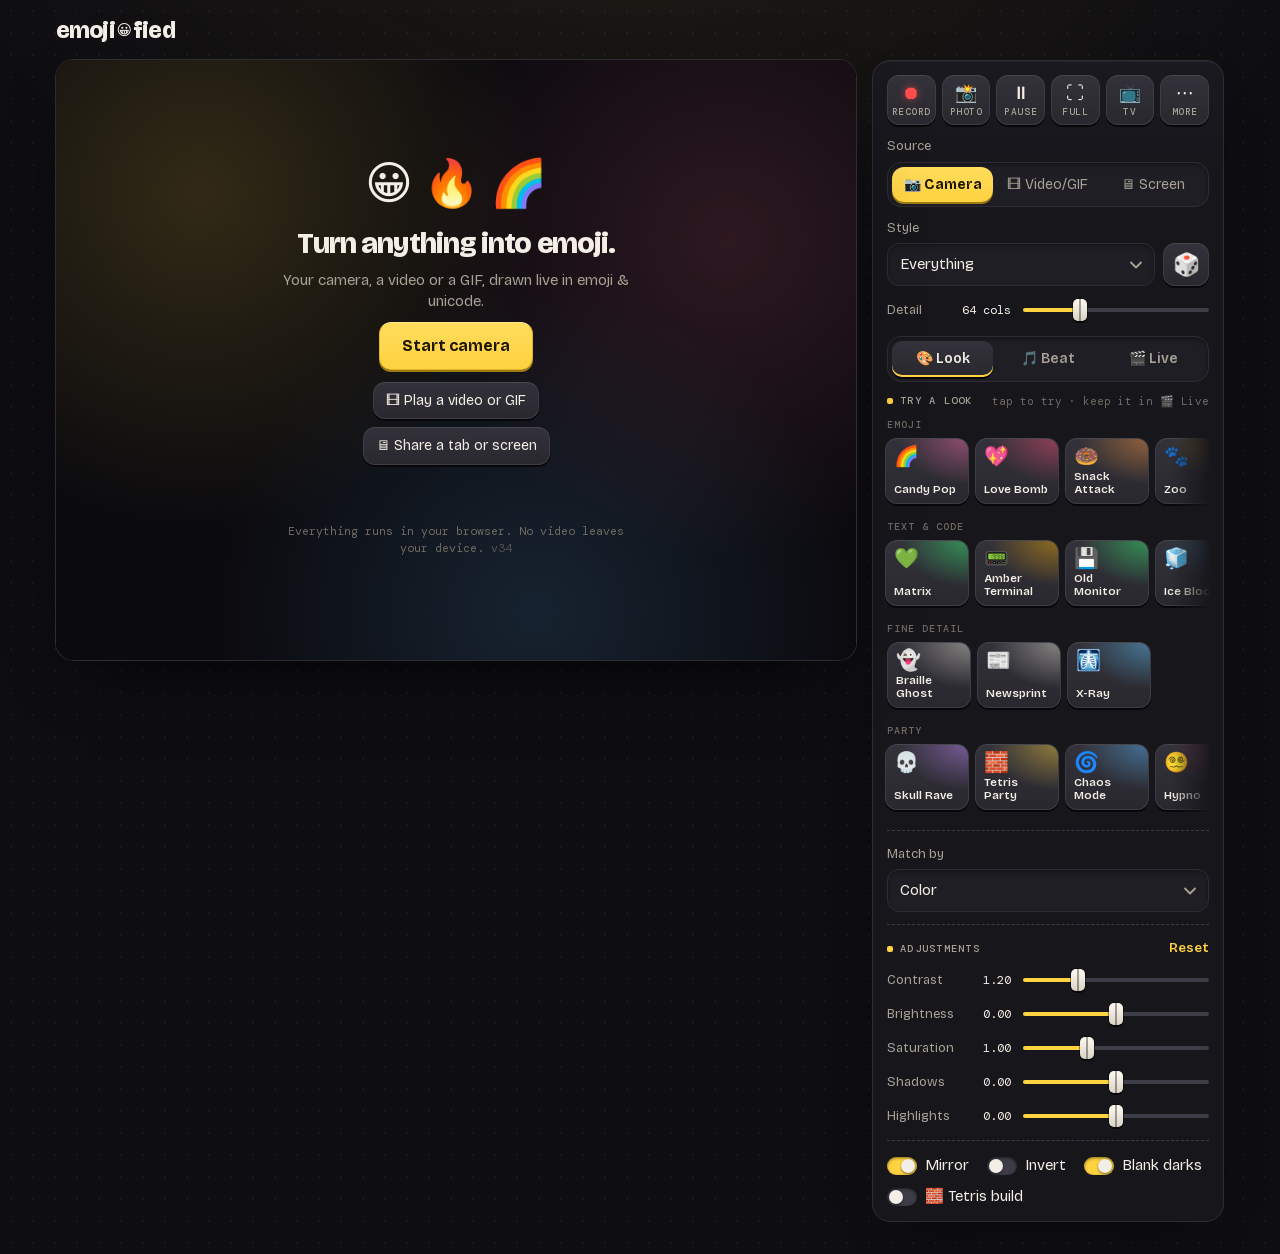
==== commit c6791193: "Try a look: a library of 33 example looks on the Look tab (v34) 24 new examples join the starter nin" ====
--- a/index.html
+++ b/index.html
@@ -15,7 +15,7 @@
   <link rel="icon" href="data:image/svg+xml,<svg xmlns='http://www.w3.org/2000/svg' viewBox='0 0 100 100'><text y='.9em' font-size='90'>🤩</text></svg>" />
   <link rel="preload" href="fonts/bricolage-grotesque.woff2" as="font" type="font/woff2" crossorigin />
   <link rel="preload" href="fonts/dm-mono-500.woff2" as="font" type="font/woff2" crossorigin />
-  <link rel="stylesheet" href="style.css?v=33" />
+  <link rel="stylesheet" href="style.css?v=34" />
 </head>
 <body>
   <header>
@@ -60,7 +60,7 @@
           </div>
           <p class="status" id="status" aria-live="polite"></p>
           <p class="error" id="error" role="alert"></p>
-          <p class="note">Everything runs in your browser. No video leaves your device. <span class="version">v33</span></p>
+          <p class="note">Everything runs in your browser. No video leaves your device. <span class="version">v34</span></p>
         </div>
       </div>
     </div>
@@ -147,6 +147,13 @@
 
       <!-- Look: how the picture is drawn -->
       <div class="tab-panel" data-panel="look" role="tabpanel">
+        <div class="sec" id="looksSec">
+          <div class="sec-head">
+            <span class="field-label">Try a look</span>
+            <span class="hint">tap to try · keep it in 🎬 Live</span>
+          </div>
+          <div class="looks" id="looks"></div>
+        </div>
         <div class="sec">
           <label class="field" id="matchField">
             <span>Match by</span>
@@ -502,7 +509,7 @@
             function () { var r = document.createRange(); r.selectNodeContents(pre); var s = getSelection(); s.removeAllRanges(); s.addRange(r); }
           );
         });
-        dbg('page v33', navigator.userAgent);
+        dbg('page v34', navigator.userAgent);
         dbg('secure=' + window.isSecureContext, 'mediaDevices=' + !!navigator.mediaDevices,
             'getUserMedia=' + !!(navigator.mediaDevices && navigator.mediaDevices.getUserMedia));
         if (navigator.permissions && navigator.permissions.query) {
@@ -523,11 +530,11 @@
       window.addEventListener('unhandledrejection', function (e) { dbg('REJECTION', String(e.reason)); show((e.reason && e.reason.message) || String(e.reason)); });
       window.addEventListener('load', function () {
         dbg('load event, app ready = ' + window.emojiFiedReady);
-        if (window.emojiFiedReady !== '33') show('an old or broken copy of the app loaded. Close this tab and open the link again.');
+        if (window.emojiFiedReady !== '34') show('an old or broken copy of the app loaded. Close this tab and open the link again.');
       });
     })();
   </script>
-  <script src="gif.js?v=33"></script>
-  <script src="app.js?v=33"></script>
+  <script src="gif.js?v=34"></script>
+  <script src="app.js?v=34"></script>
 </body>
 </html>
--- a/style.css
+++ b/style.css
@@ -969,6 +969,43 @@
 .scene .ico { position: absolute; top: 5px; right: 7px; font-size: 19px; line-height: 1; }
 .scene.has-thumb .ico { font-size: 15px; opacity: 0.9; }
 .sec-actions { display: inline-flex; gap: 14px; }
+
+/* Try a look: rows of example cards that scroll sideways. */
+.looks { display: grid; gap: 8px; }
+.look-group { display: grid; gap: 5px; min-width: 0; }
+.look-group-title { font: 500 10px var(--mono); letter-spacing: 0.1em; text-transform: uppercase; color: var(--faint); }
+.look-strip {
+  display: grid;
+  grid-auto-flow: column;
+  grid-auto-columns: 84px;
+  gap: 6px;
+  overflow-x: auto;
+  scroll-snap-type: x proximity;
+  padding: 2px 2px 8px;
+  margin: 0 -2px;
+  scrollbar-width: thin;
+  scrollbar-color: var(--line-2) transparent;
+  -webkit-mask-image: linear-gradient(90deg, #000 88%, transparent);
+  mask-image: linear-gradient(90deg, #000 88%, transparent);
+}
+.look-strip::-webkit-scrollbar { height: 4px; }
+.look-strip::-webkit-scrollbar-thumb { background: var(--line-2); border-radius: 4px; }
+.look-card {
+  scroll-snap-align: start;
+  display: grid;
+  justify-items: start;
+  align-content: space-between;
+  gap: 4px;
+  height: 66px;
+  padding: 7px 8px;
+  text-align: left;
+  background:
+    radial-gradient(130% 110% at 100% 0%, color-mix(in srgb, var(--tint) 45%, transparent), transparent 64%),
+    linear-gradient(180deg, var(--key-hi), var(--key));
+}
+.look-card .ico { font-size: 20px; line-height: 1; }
+.look-card .name { font-size: 11.5px; font-weight: 600; line-height: 1.15; }
+.look-card.on { border-color: var(--tint); box-shadow: var(--lip), 0 0 0 1px var(--tint), 0 0 14px color-mix(in srgb, var(--tint) 50%, transparent); }
 .scene.empty .what { color: var(--faint); }
 .scene.current { border-color: var(--tab); box-shadow: var(--lip), 0 0 0 1px var(--tab), 0 0 14px rgba(255, 111, 145, 0.35); }
 .scenes.saving .scene { border-style: dashed; border-color: var(--tab); }
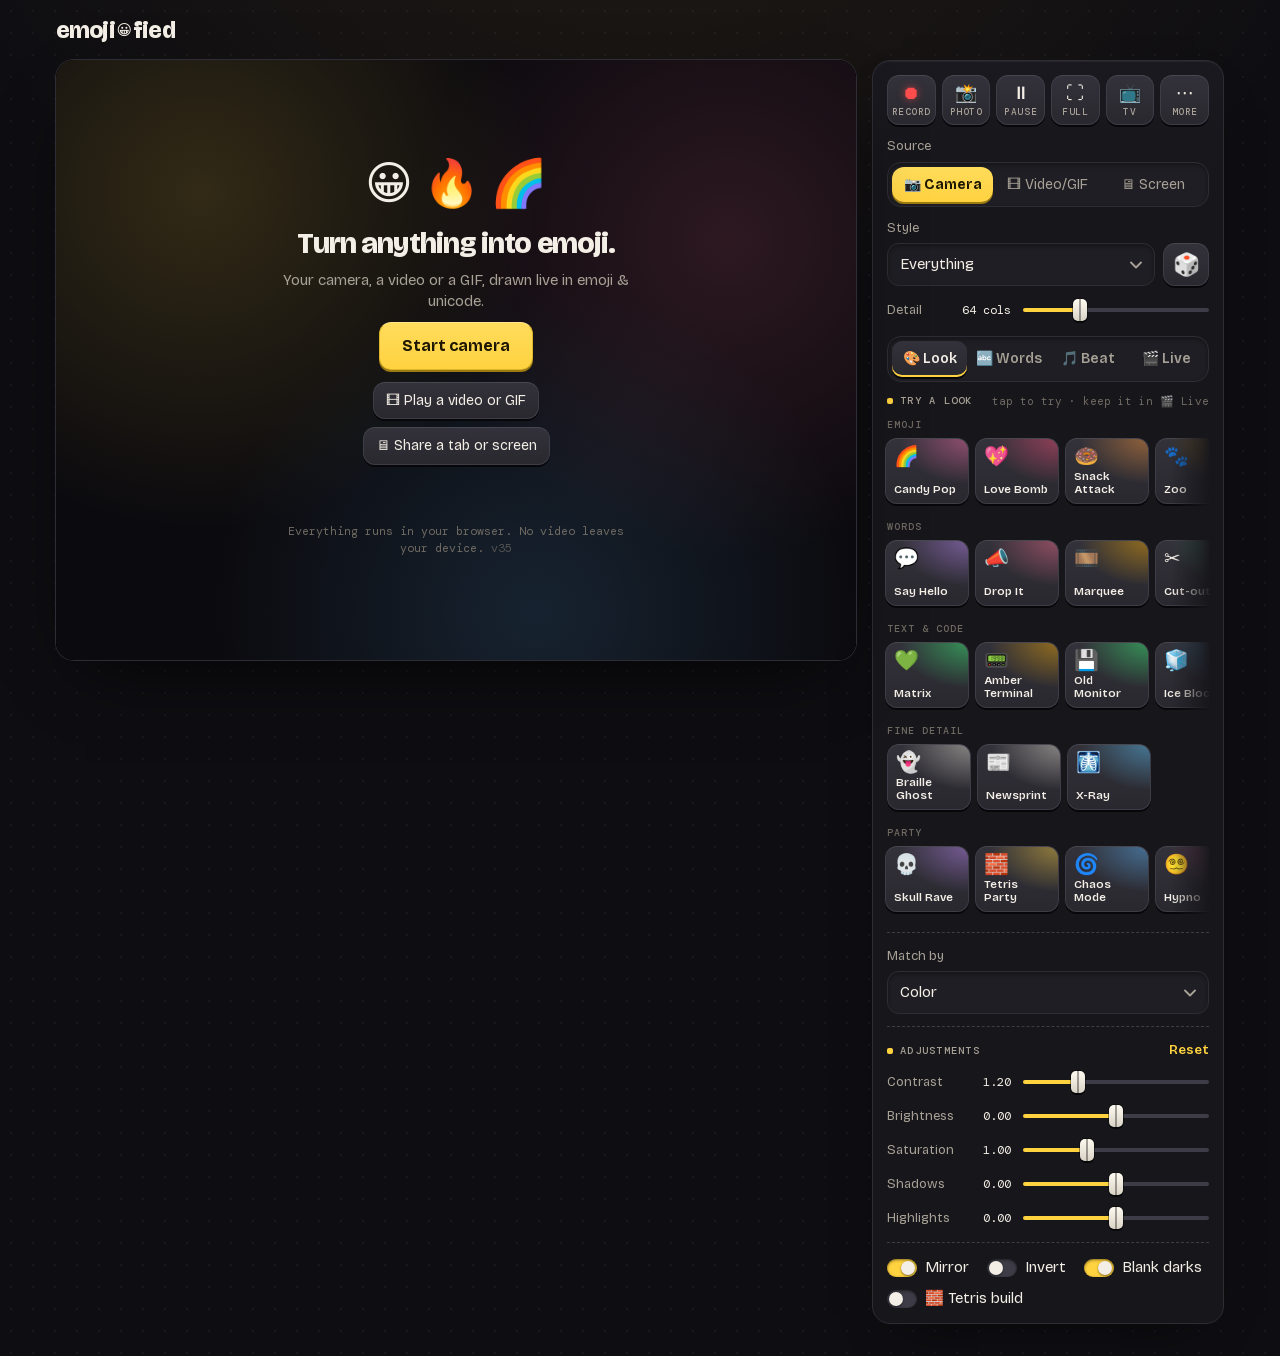
==== commit 4fa445c1: "Words: a message drawn into the picture out of its own glyphs (v35) New Words tab: up to four lines " ====
--- a/index.html
+++ b/index.html
@@ -15,7 +15,7 @@
   <link rel="icon" href="data:image/svg+xml,<svg xmlns='http://www.w3.org/2000/svg' viewBox='0 0 100 100'><text y='.9em' font-size='90'>🤩</text></svg>" />
   <link rel="preload" href="fonts/bricolage-grotesque.woff2" as="font" type="font/woff2" crossorigin />
   <link rel="preload" href="fonts/dm-mono-500.woff2" as="font" type="font/woff2" crossorigin />
-  <link rel="stylesheet" href="style.css?v=34" />
+  <link rel="stylesheet" href="style.css?v=35" />
 </head>
 <body>
   <header>
@@ -60,7 +60,7 @@
           </div>
           <p class="status" id="status" aria-live="polite"></p>
           <p class="error" id="error" role="alert"></p>
-          <p class="note">Everything runs in your browser. No video leaves your device. <span class="version">v34</span></p>
+          <p class="note">Everything runs in your browser. No video leaves your device. <span class="version">v35</span></p>
         </div>
       </div>
     </div>
@@ -139,10 +139,11 @@
 
       <div class="ctl-tabs">
       <div class="tabs" role="tablist" aria-label="Settings">
-        <button type="button" role="tab" data-tab="look" aria-selected="true">🎨 Look</button>
-        <button type="button" role="tab" data-tab="beat" aria-selected="false">🎵 Beat<span class="tab-dot" id="soundDot" hidden></span></button>
-        <button type="button" role="tab" data-tab="live" aria-selected="false">🎬 Live<span class="tab-dot live-dot" id="liveDot" hidden></span></button>
-        <button type="button" role="tab" data-tab="photo" aria-selected="false" id="photoTab" hidden>🖼 Photo</button>
+        <button type="button" role="tab" data-tab="look" aria-selected="true"><span class="tab-ico">🎨</span> Look</button>
+        <button type="button" role="tab" data-tab="words" aria-selected="false"><span class="tab-ico">🔤</span> Words<span class="tab-dot words-dot" id="wordsDot" hidden></span></button>
+        <button type="button" role="tab" data-tab="beat" aria-selected="false"><span class="tab-ico">🎵</span> Beat<span class="tab-dot" id="soundDot" hidden></span></button>
+        <button type="button" role="tab" data-tab="live" aria-selected="false"><span class="tab-ico">🎬</span> Live<span class="tab-dot live-dot" id="liveDot" hidden></span></button>
+        <button type="button" role="tab" data-tab="photo" aria-selected="false" id="photoTab" hidden><span class="tab-ico">🖼</span> Photo</button>
       </div>
 
       <!-- Look: how the picture is drawn -->
@@ -211,6 +212,64 @@
       </div>
 
       <!-- Beat: what drives the effects, and what a beat does -->
+      <!-- Words: a message drawn out of the picture's own emoji or characters -->
+      <div class="tab-panel" data-panel="words" role="tabpanel" hidden>
+        <div class="sec">
+          <div class="sec-head">
+            <span class="field-label">Your words</span>
+            <div class="toggles"><label title="Show or hide the words (M)"><input id="wordsOn" type="checkbox" /> Show <kbd>M</kbd></label></div>
+          </div>
+          <textarea id="words" rows="2" spellcheck="false" autocomplete="off" placeholder="Type something… (Enter starts a new line)">HELLO</textarea>
+          <label class="field">
+            <span>Mode</span>
+            <select id="wordsMode">
+              <option value="over" selected>Over the picture</option>
+              <option value="only">Words only</option>
+              <option value="cutout">Cut-out (picture inside the letters)</option>
+            </select>
+          </label>
+        </div>
+        <div class="sec">
+          <label class="field">
+            <span>Motion</span>
+            <select id="wordsMotion">
+              <option value="still" selected>Still</option>
+              <option value="scroll">Scroll (marquee)</option>
+              <option value="type">Typewriter</option>
+              <option value="bounce">Bounce</option>
+              <option value="pulse">Pulse on the beat</option>
+            </select>
+          </label>
+          <label class="field">
+            <span>Colour</span>
+            <select id="wordsColor">
+              <option value="#fffaf0" selected>White</option>
+              <option value="#ffd23f">Sunflower</option>
+              <option value="#ff6f91">Bubblegum</option>
+              <option value="#5cb8ff">Sky</option>
+              <option value="#6fe3a5">Mint</option>
+              <option value="rainbow">🌈 Rainbow</option>
+            </select>
+          </label>
+          <label class="field range">
+            <span>Size <output id="wordsSizeOut"></output></span>
+            <input id="wordsSize" type="range" min="15" max="95" step="1" value="55" />
+          </label>
+          <label class="field">
+            <span>Position</span>
+            <select id="wordsPos">
+              <option value="middle" selected>Middle</option>
+              <option value="top">Top</option>
+              <option value="bottom">Bottom</option>
+            </select>
+          </label>
+          <div class="toggles">
+            <label title="A dark edge so the letters read on a busy picture"><input id="wordsOutline" type="checkbox" checked /> Dark outline</label>
+          </div>
+          <span class="hint">The letters are drawn out of the current emoji or characters, so they change with the style. Scenes remember them.</span>
+        </div>
+      </div>
+
       <div class="tab-panel" data-panel="beat" role="tabpanel" hidden>
         <div class="sec">
           <span class="field-label">Listen to</span>
@@ -437,6 +496,7 @@
             <dt><kbd>K</kbd></dt><dd>🥁 Tap tempo</dd>
             <dt><kbd>D</kbd></dt><dd>🎲 Randomize</dd>
             <dt><kbd>T</kbd></dt><dd>🧱 Tetris on/off</dd>
+            <dt><kbd>M</kbd></dt><dd>🔤 Words on/off</dd>
           </dl>
         </section>
         <section>
@@ -509,7 +569,7 @@
             function () { var r = document.createRange(); r.selectNodeContents(pre); var s = getSelection(); s.removeAllRanges(); s.addRange(r); }
           );
         });
-        dbg('page v34', navigator.userAgent);
+        dbg('page v35', navigator.userAgent);
         dbg('secure=' + window.isSecureContext, 'mediaDevices=' + !!navigator.mediaDevices,
             'getUserMedia=' + !!(navigator.mediaDevices && navigator.mediaDevices.getUserMedia));
         if (navigator.permissions && navigator.permissions.query) {
@@ -530,11 +590,11 @@
       window.addEventListener('unhandledrejection', function (e) { dbg('REJECTION', String(e.reason)); show((e.reason && e.reason.message) || String(e.reason)); });
       window.addEventListener('load', function () {
         dbg('load event, app ready = ' + window.emojiFiedReady);
-        if (window.emojiFiedReady !== '34') show('an old or broken copy of the app loaded. Close this tab and open the link again.');
+        if (window.emojiFiedReady !== '35') show('an old or broken copy of the app loaded. Close this tab and open the link again.');
       });
     })();
   </script>
-  <script src="gif.js?v=34"></script>
-  <script src="app.js?v=34"></script>
+  <script src="gif.js?v=35"></script>
+  <script src="app.js?v=35"></script>
 </body>
 </html>
--- a/style.css
+++ b/style.css
@@ -41,6 +41,7 @@
   --c-beat: #5cb8ff;
   --c-live: #ff6f91;
   --c-photo: #6fe3a5;
+  --c-words: #c38bff;
   --tab: var(--c-look);
   --tab-ink: #1d1600;
   --r-lg: 18px;
@@ -410,6 +411,7 @@
 .controls[data-tab="beat"] { --tab: var(--c-beat); --tab-ink: #001b2e; }
 .controls[data-tab="live"] { --tab: var(--c-live); --tab-ink: #2b0010; }
 .controls[data-tab="photo"] { --tab: var(--c-photo); --tab-ink: #002412; }
+.controls[data-tab="words"] { --tab: var(--c-words); --tab-ink: #1c0030; }
 
 .field { display: grid; gap: 6px; }
 .field[hidden] { display: none; }
@@ -509,7 +511,7 @@
 
 /* ---- Inputs ------------------------------------------------------------------ */
 
-select, input[type="text"] {
+select, input[type="text"], textarea {
   width: 100%;
   background: var(--panel-2);
   color: var(--text);
@@ -530,6 +532,19 @@
 }
 select:focus-visible, input[type="text"]:focus-visible { outline: 2px solid var(--tab); outline-offset: 1px; }
 input[type="text"] { font-size: 18px; }
+textarea {
+  resize: vertical;
+  min-height: 64px;
+  font: 800 20px/1.2 var(--font);
+  letter-spacing: -0.01em;
+}
+textarea:focus-visible { outline: 2px solid var(--tab); outline-offset: 1px; }
+.words-dot { background: var(--c-words); box-shadow: 0 0 6px var(--c-words); }
+/* Tab labels stay on one line; with all five tabs showing (a photo is
+   loaded), the emoji step aside to make room. */
+.tabs button { white-space: nowrap; }
+.tabs:has(> #photoTab:not([hidden])) .tab-ico { display: none; }
+@media (max-width: 480px) { .tabs button { font-size: 13px; padding: 8px 2px; } }
 
 /* Faders: a slim track filled with the tab's colour (--p is set from the
    value) and a chunky cap with a groove. */
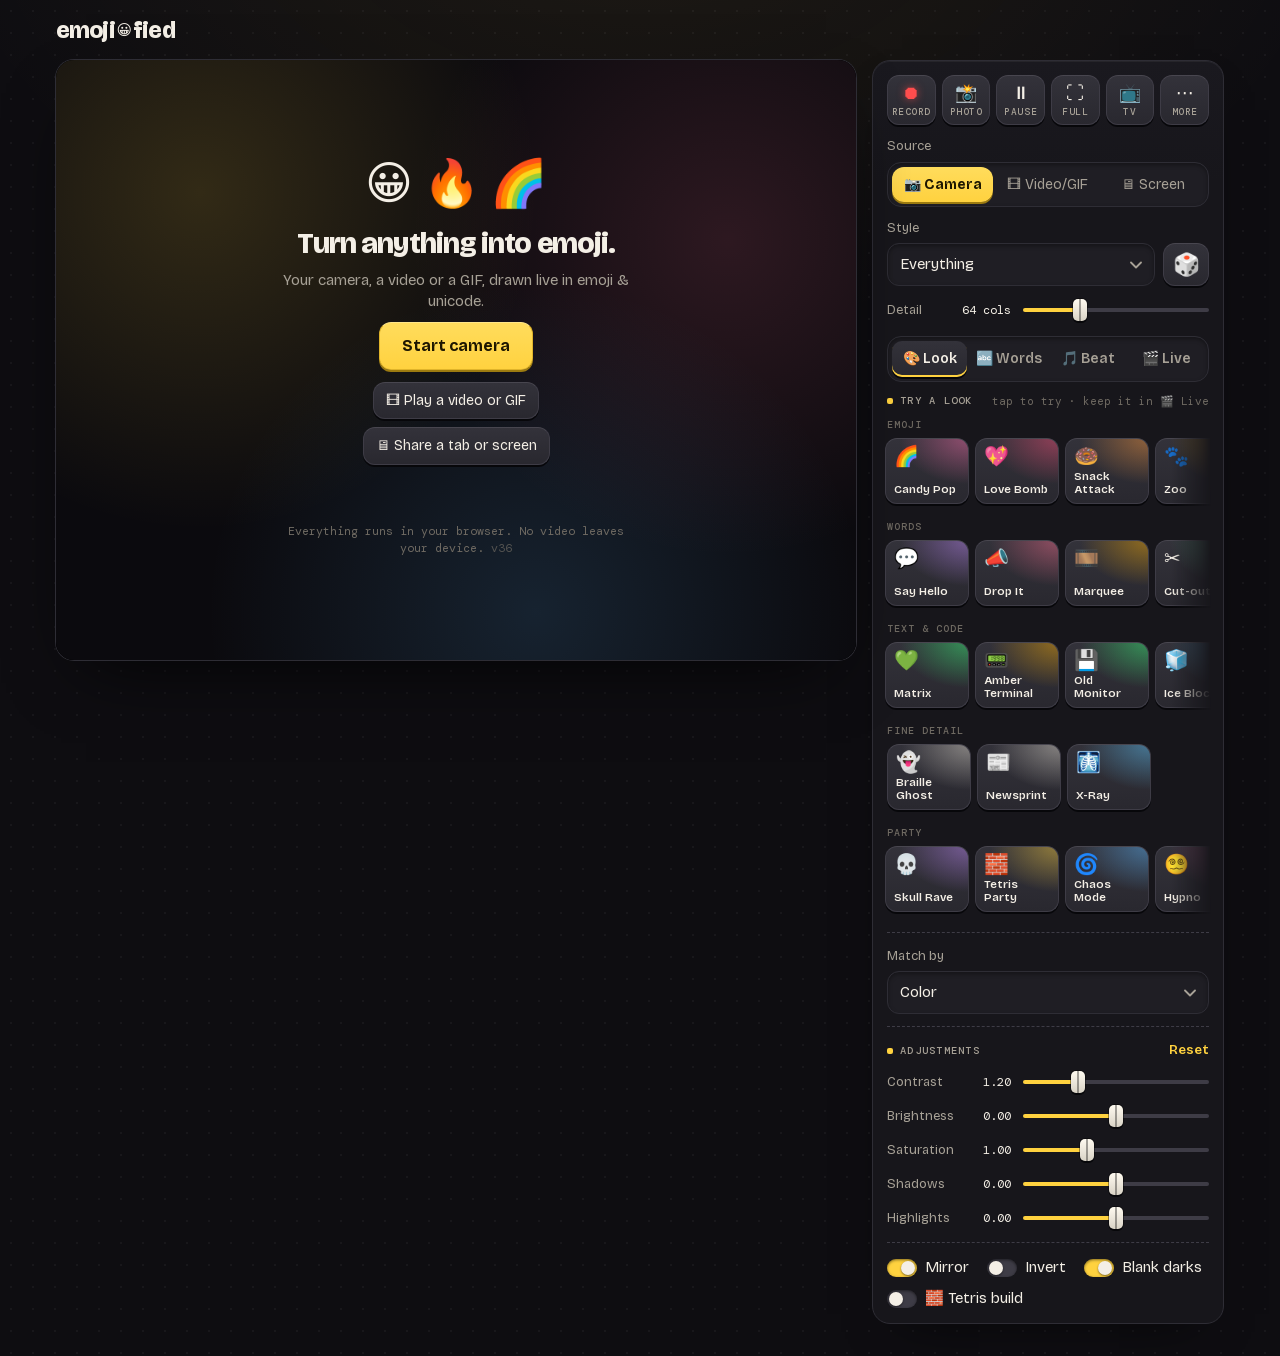
==== commit f4e0afb7: "Split at the fold for iPhone Duo upright and tabletop (v36) The picture fills the top half and the c" ====
--- a/index.html
+++ b/index.html
@@ -15,7 +15,7 @@
   <link rel="icon" href="data:image/svg+xml,<svg xmlns='http://www.w3.org/2000/svg' viewBox='0 0 100 100'><text y='.9em' font-size='90'>🤩</text></svg>" />
   <link rel="preload" href="fonts/bricolage-grotesque.woff2" as="font" type="font/woff2" crossorigin />
   <link rel="preload" href="fonts/dm-mono-500.woff2" as="font" type="font/woff2" crossorigin />
-  <link rel="stylesheet" href="style.css?v=35" />
+  <link rel="stylesheet" href="style.css?v=36" />
 </head>
 <body>
   <header>
@@ -60,7 +60,7 @@
           </div>
           <p class="status" id="status" aria-live="polite"></p>
           <p class="error" id="error" role="alert"></p>
-          <p class="note">Everything runs in your browser. No video leaves your device. <span class="version">v35</span></p>
+          <p class="note">Everything runs in your browser. No video leaves your device. <span class="version">v36</span></p>
         </div>
       </div>
     </div>
@@ -80,6 +80,7 @@
           <button id="snapsItem" type="button" role="menuitem">🖼 Snapshots</button>
           <button id="copy" type="button" role="menuitem">📋 Copy the frame as text</button>
           <button id="keysItem" type="button" role="menuitem">⌨ Keyboard shortcuts <kbd>?</kbd></button>
+          <button id="splitItem" type="button" role="menuitemcheckbox" aria-checked="true" hidden>📐 Split at the fold</button>
         </div>
       </div>
       <button id="snapTray" class="snap-tray" type="button" hidden></button>
@@ -569,7 +570,7 @@
             function () { var r = document.createRange(); r.selectNodeContents(pre); var s = getSelection(); s.removeAllRanges(); s.addRange(r); }
           );
         });
-        dbg('page v35', navigator.userAgent);
+        dbg('page v36', navigator.userAgent);
         dbg('secure=' + window.isSecureContext, 'mediaDevices=' + !!navigator.mediaDevices,
             'getUserMedia=' + !!(navigator.mediaDevices && navigator.mediaDevices.getUserMedia));
         if (navigator.permissions && navigator.permissions.query) {
@@ -590,11 +591,11 @@
       window.addEventListener('unhandledrejection', function (e) { dbg('REJECTION', String(e.reason)); show((e.reason && e.reason.message) || String(e.reason)); });
       window.addEventListener('load', function () {
         dbg('load event, app ready = ' + window.emojiFiedReady);
-        if (window.emojiFiedReady !== '35') show('an old or broken copy of the app loaded. Close this tab and open the link again.');
+        if (window.emojiFiedReady !== '36') show('an old or broken copy of the app loaded. Close this tab and open the link again.');
       });
     })();
   </script>
-  <script src="gif.js?v=35"></script>
-  <script src="app.js?v=35"></script>
+  <script src="gif.js?v=36"></script>
+  <script src="app.js?v=36"></script>
 </body>
 </html>
--- a/style.css
+++ b/style.css
@@ -237,6 +237,37 @@
 
 /* Full screen. Native and iPhone "immersive" modes share the same look;
    kept as separate rules because an unknown selector drops a whole list. */
+/* Split at the fold (an iPhone Duo held upright, ready for tabletop): the
+   picture fills the top half, above the crease, and the controls scroll in
+   the bottom half. app.js finds the crease (--crease-top/-bottom): exactly,
+   where the browser reports the fold, otherwise the middle of the screen.
+   A band of background over the top half hides controls scrolling under. */
+body.split header { display: none; }
+body.split main {
+  grid-template-columns: minmax(0, 1fr);
+  padding-top: calc(var(--crease-bottom, 50vh) + 10px);
+}
+body.split::before {
+  content: '';
+  position: fixed;
+  inset: 0 0 auto;
+  height: var(--crease-top, 50vh);
+  background: var(--bg);
+  box-shadow: 0 8px 16px var(--bg);
+  z-index: 9;
+}
+body.split:not(.immersive) .stage:not(:fullscreen) {
+  position: fixed;
+  z-index: 10;
+  top: max(8px, env(safe-area-inset-top));
+  left: 50%;
+  transform: translateX(-50%);
+  width: auto;
+  height: calc(var(--crease-top, 50vh) - max(8px, env(safe-area-inset-top)) - 8px);
+  max-height: none;
+  max-width: calc(100vw - 24px);
+}
+
 body.immersive { overflow: hidden; }
 body.immersive .stage {
   max-height: none;
@@ -379,6 +410,13 @@
 
 /* Before anything starts, give the start screen room on phones. */
 .stage:has(> .overlay:not([hidden])) { min-height: min(440px, calc(100svh - 150px)); }
+/* Split at the fold: the start screen keeps to the top half too. */
+body.split .stage:has(> .overlay:not([hidden])) { min-height: 0; width: calc(100vw - 24px); }
+body.split .overlay { padding: 10px; overflow: auto; }
+body.split .overlay .big { font-size: 34px; }
+body.split .hello { margin-top: 6px; }
+body.split .lede { font-size: 14px; margin-bottom: 10px; }
+body.split .overlay p { margin: 6px 0; }
 @media (max-width: 480px) {
   .overlay .big { font-size: 38px; }
   .hello { margin-top: 8px; }
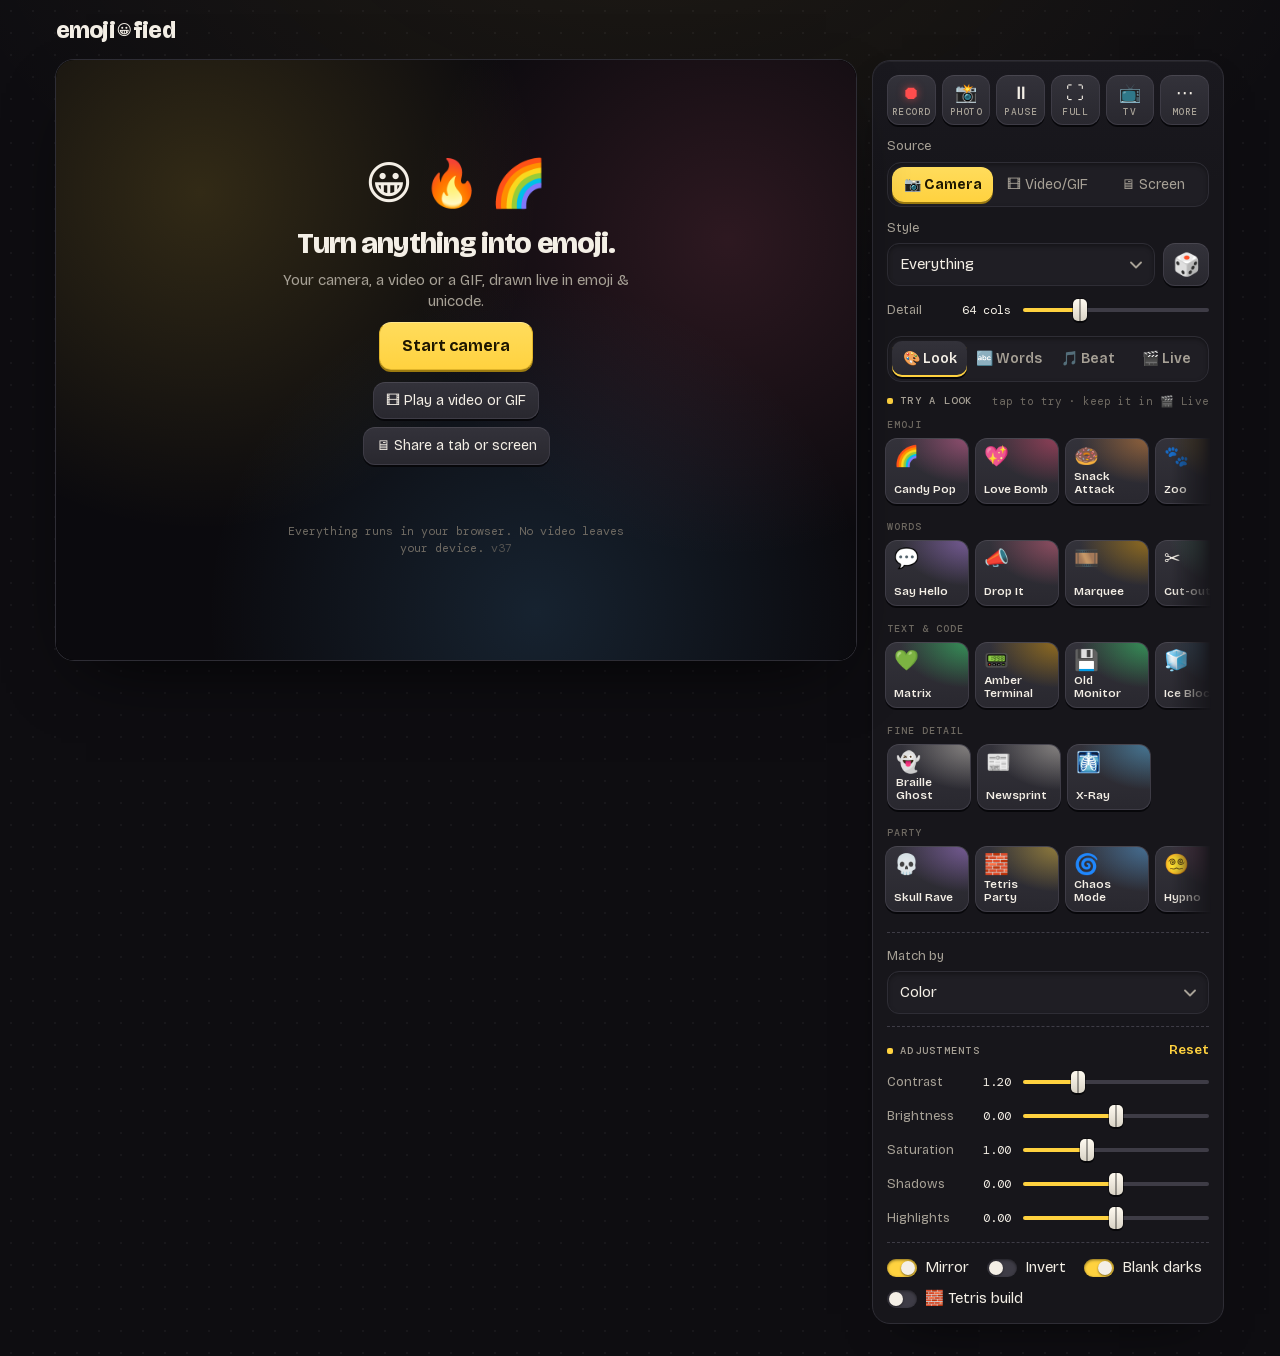
==== commit c6daf355: "Draw all glyph cells in one WebGL call on GPUs (v37) Per-cell drawImage was ~75-95% of frame time at" ====
--- a/index.html
+++ b/index.html
@@ -15,7 +15,7 @@
   <link rel="icon" href="data:image/svg+xml,<svg xmlns='http://www.w3.org/2000/svg' viewBox='0 0 100 100'><text y='.9em' font-size='90'>🤩</text></svg>" />
   <link rel="preload" href="fonts/bricolage-grotesque.woff2" as="font" type="font/woff2" crossorigin />
   <link rel="preload" href="fonts/dm-mono-500.woff2" as="font" type="font/woff2" crossorigin />
-  <link rel="stylesheet" href="style.css?v=36" />
+  <link rel="stylesheet" href="style.css?v=37" />
 </head>
 <body>
   <header>
@@ -60,7 +60,7 @@
           </div>
           <p class="status" id="status" aria-live="polite"></p>
           <p class="error" id="error" role="alert"></p>
-          <p class="note">Everything runs in your browser. No video leaves your device. <span class="version">v36</span></p>
+          <p class="note">Everything runs in your browser. No video leaves your device. <span class="version">v37</span></p>
         </div>
       </div>
     </div>
@@ -570,7 +570,7 @@
             function () { var r = document.createRange(); r.selectNodeContents(pre); var s = getSelection(); s.removeAllRanges(); s.addRange(r); }
           );
         });
-        dbg('page v36', navigator.userAgent);
+        dbg('page v37', navigator.userAgent);
         dbg('secure=' + window.isSecureContext, 'mediaDevices=' + !!navigator.mediaDevices,
             'getUserMedia=' + !!(navigator.mediaDevices && navigator.mediaDevices.getUserMedia));
         if (navigator.permissions && navigator.permissions.query) {
@@ -591,11 +591,11 @@
       window.addEventListener('unhandledrejection', function (e) { dbg('REJECTION', String(e.reason)); show((e.reason && e.reason.message) || String(e.reason)); });
       window.addEventListener('load', function () {
         dbg('load event, app ready = ' + window.emojiFiedReady);
-        if (window.emojiFiedReady !== '36') show('an old or broken copy of the app loaded. Close this tab and open the link again.');
+        if (window.emojiFiedReady !== '37') show('an old or broken copy of the app loaded. Close this tab and open the link again.');
       });
     })();
   </script>
-  <script src="gif.js?v=36"></script>
-  <script src="app.js?v=36"></script>
+  <script src="gif.js?v=37"></script>
+  <script src="app.js?v=37"></script>
 </body>
 </html>
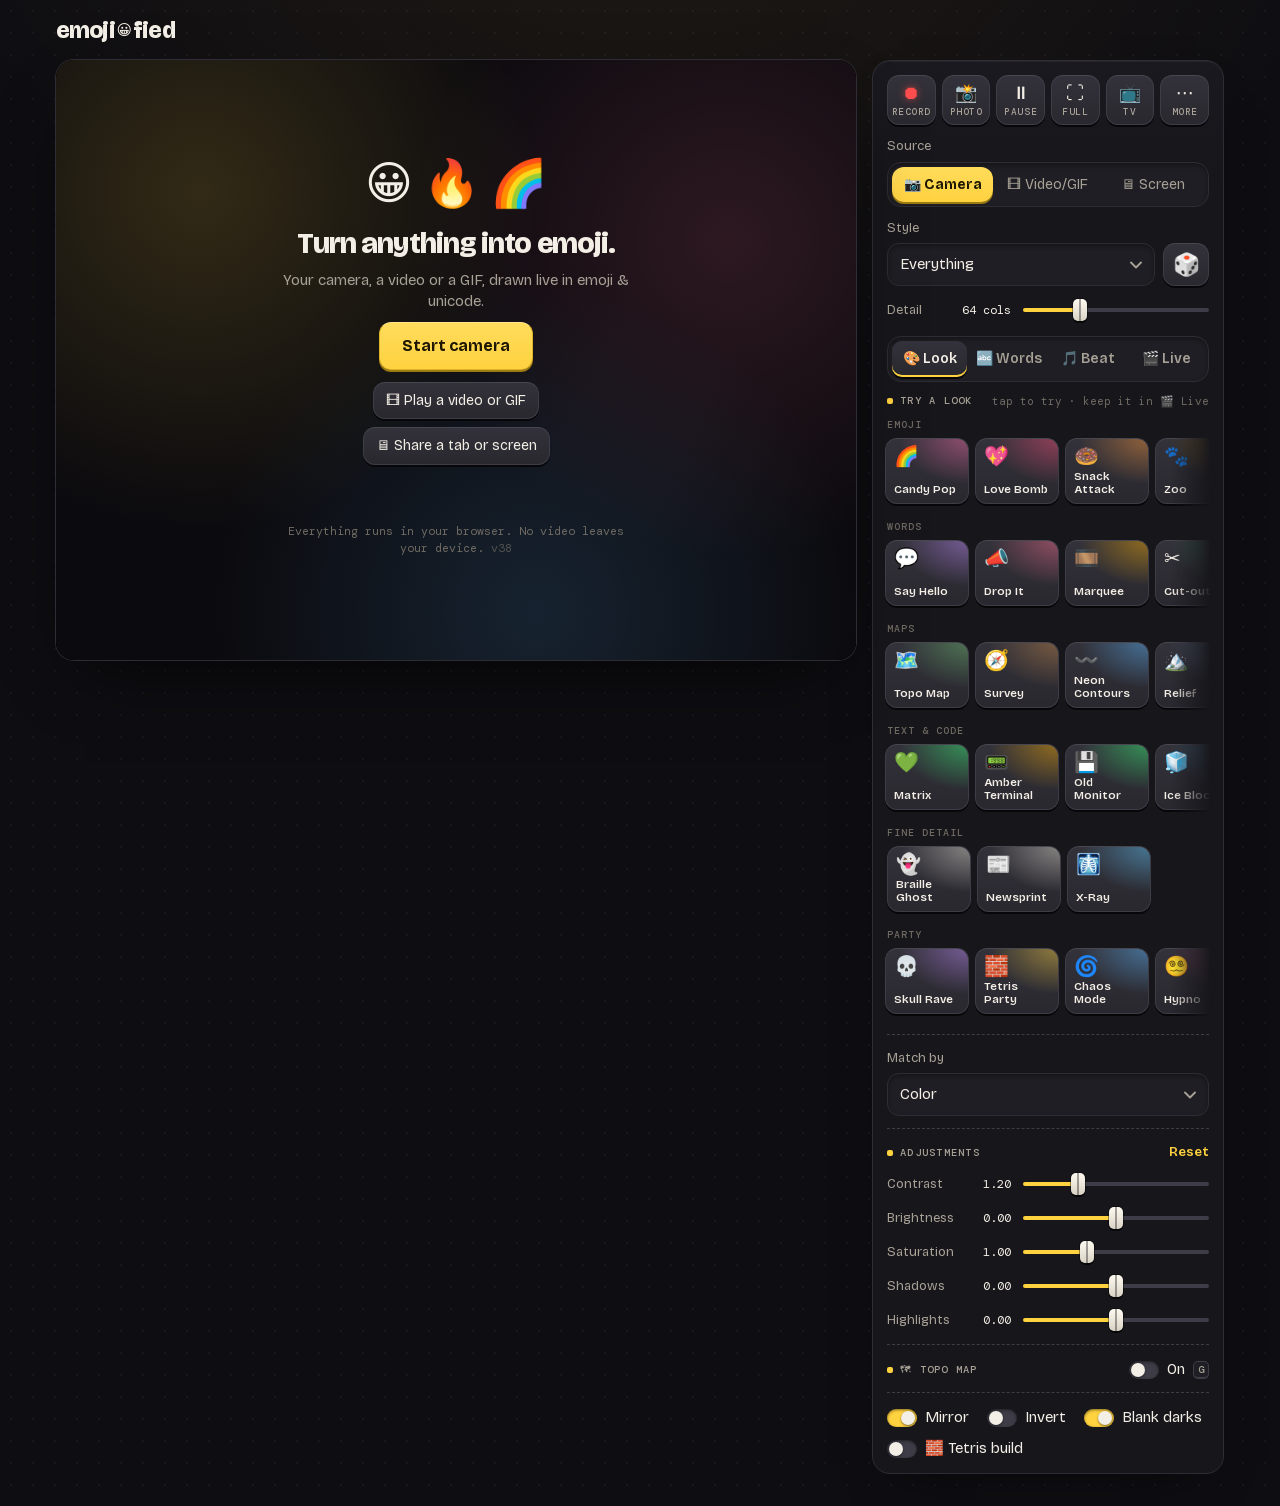
==== commit a95207df: "Topo map filter, Terrain emoji and map example looks (v38) Reads the picture as a landscape (brightn" ====
--- a/index.html
+++ b/index.html
@@ -15,7 +15,7 @@
   <link rel="icon" href="data:image/svg+xml,<svg xmlns='http://www.w3.org/2000/svg' viewBox='0 0 100 100'><text y='.9em' font-size='90'>🤩</text></svg>" />
   <link rel="preload" href="fonts/bricolage-grotesque.woff2" as="font" type="font/woff2" crossorigin />
   <link rel="preload" href="fonts/dm-mono-500.woff2" as="font" type="font/woff2" crossorigin />
-  <link rel="stylesheet" href="style.css?v=37" />
+  <link rel="stylesheet" href="style.css?v=38" />
 </head>
 <body>
   <header>
@@ -60,7 +60,7 @@
           </div>
           <p class="status" id="status" aria-live="polite"></p>
           <p class="error" id="error" role="alert"></p>
-          <p class="note">Everything runs in your browser. No video leaves your device. <span class="version">v37</span></p>
+          <p class="note">Everything runs in your browser. No video leaves your device. <span class="version">v38</span></p>
         </div>
       </div>
     </div>
@@ -107,6 +107,7 @@
             <option value="emoji:nature">Nature</option>
             <option value="emoji:animals">Animals</option>
             <option value="emoji:hearts">Hearts</option>
+            <option value="emoji:terrain">Terrain 🏔️</option>
             <option value="skull">Skulls 💀</option>
           </optgroup>
           <optgroup label="Unicode">
@@ -201,6 +202,26 @@
             <span>Highlights <output id="highlightsOut"></output></span>
             <input id="highlights" type="range" min="-1" max="1" step="0.02" value="0" />
           </label>
+        </div>
+        <div class="sec" id="topoSec">
+          <div class="sec-head">
+            <span class="field-label">🗺 Topo map</span>
+            <div class="toggles"><label title="Read the picture as a landscape: brightness is height (G)"><input id="topo" type="checkbox" /> On <kbd>G</kbd></label></div>
+          </div>
+          <div id="topoOpts" hidden>
+            <label class="field">
+              <span>Map</span>
+              <select id="topoMode">
+                <option value="map" selected>Sea, land &amp; snow</option>
+                <option value="lines">Contour lines (neon)</option>
+                <option value="paper">Paper survey</option>
+              </select>
+            </label>
+            <label class="field range">
+              <span>Contours <output id="topoLevelsOut"></output></span>
+              <input id="topoLevels" type="range" min="4" max="24" step="1" value="10" />
+            </label>
+          </div>
         </div>
         <div class="sec">
           <div class="toggles">
@@ -498,6 +519,7 @@
             <dt><kbd>D</kbd></dt><dd>🎲 Randomize</dd>
             <dt><kbd>T</kbd></dt><dd>🧱 Tetris on/off</dd>
             <dt><kbd>M</kbd></dt><dd>🔤 Words on/off</dd>
+            <dt><kbd>G</kbd></dt><dd>🗺 Topo map on/off</dd>
           </dl>
         </section>
         <section>
@@ -570,7 +592,7 @@
             function () { var r = document.createRange(); r.selectNodeContents(pre); var s = getSelection(); s.removeAllRanges(); s.addRange(r); }
           );
         });
-        dbg('page v37', navigator.userAgent);
+        dbg('page v38', navigator.userAgent);
         dbg('secure=' + window.isSecureContext, 'mediaDevices=' + !!navigator.mediaDevices,
             'getUserMedia=' + !!(navigator.mediaDevices && navigator.mediaDevices.getUserMedia));
         if (navigator.permissions && navigator.permissions.query) {
@@ -591,11 +613,11 @@
       window.addEventListener('unhandledrejection', function (e) { dbg('REJECTION', String(e.reason)); show((e.reason && e.reason.message) || String(e.reason)); });
       window.addEventListener('load', function () {
         dbg('load event, app ready = ' + window.emojiFiedReady);
-        if (window.emojiFiedReady !== '37') show('an old or broken copy of the app loaded. Close this tab and open the link again.');
+        if (window.emojiFiedReady !== '38') show('an old or broken copy of the app loaded. Close this tab and open the link again.');
       });
     })();
   </script>
-  <script src="gif.js?v=37"></script>
-  <script src="app.js?v=37"></script>
+  <script src="gif.js?v=38"></script>
+  <script src="app.js?v=38"></script>
 </body>
 </html>
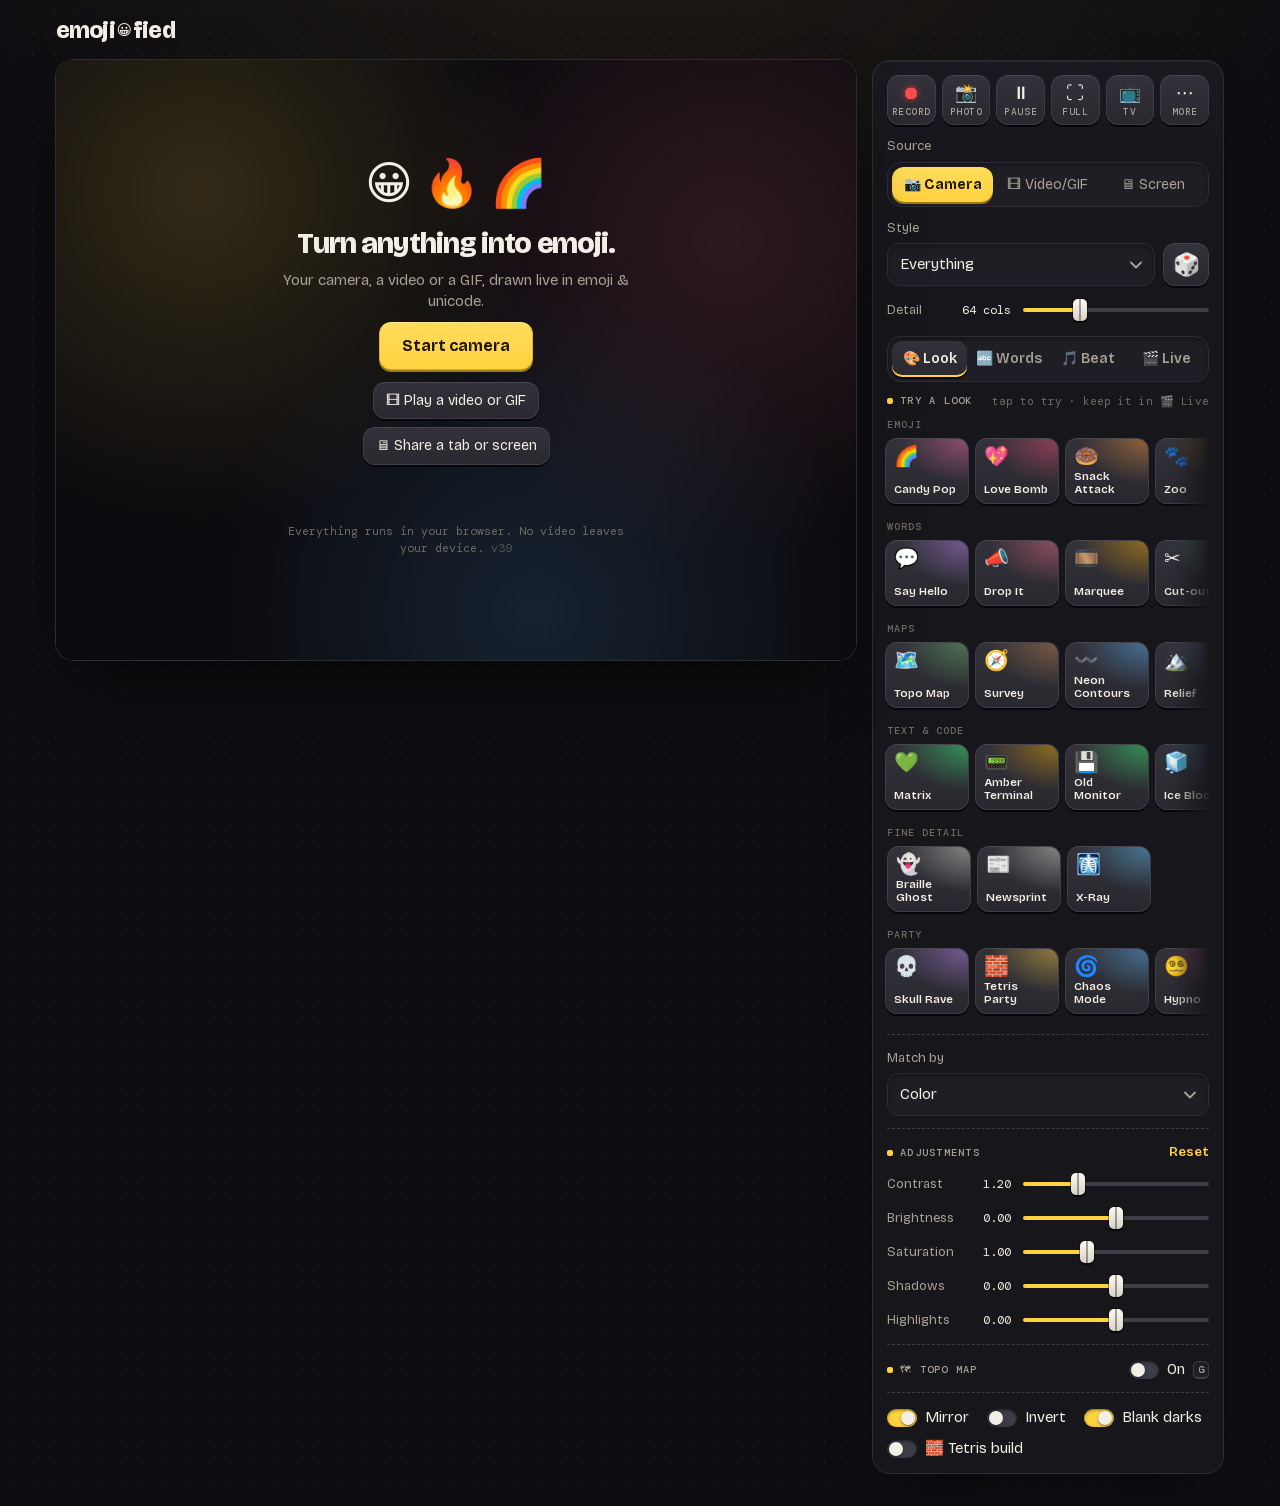
==== commit 305316f0: "Tuneshine output: live 64x64 stream and animated loops (v39) Live tab section: connect by IP, a 64x6" ====
--- a/index.html
+++ b/index.html
@@ -15,7 +15,7 @@
   <link rel="icon" href="data:image/svg+xml,<svg xmlns='http://www.w3.org/2000/svg' viewBox='0 0 100 100'><text y='.9em' font-size='90'>🤩</text></svg>" />
   <link rel="preload" href="fonts/bricolage-grotesque.woff2" as="font" type="font/woff2" crossorigin />
   <link rel="preload" href="fonts/dm-mono-500.woff2" as="font" type="font/woff2" crossorigin />
-  <link rel="stylesheet" href="style.css?v=38" />
+  <link rel="stylesheet" href="style.css?v=39" />
 </head>
 <body>
   <header>
@@ -60,7 +60,7 @@
           </div>
           <p class="status" id="status" aria-live="polite"></p>
           <p class="error" id="error" role="alert"></p>
-          <p class="note">Everything runs in your browser. No video leaves your device. <span class="version">v38</span></p>
+          <p class="note">Everything runs in your browser. No video leaves your device. <span class="version">v39</span></p>
         </div>
       </div>
     </div>
@@ -368,6 +368,43 @@
           <button id="outputBtn" type="button" class="primary">📽 Open output window</button>
           <span class="hint" id="outputStatus">A clean window for the projector: drag it there and double-click for full screen.</span>
           <button id="outputClose" type="button" class="reset" hidden>Close the output window</button>
+        </div>
+        <div class="sec tune" id="tuneSec">
+          <div class="sec-head">
+            <span class="field-label">📟 Tuneshine</span>
+            <span class="hint" id="tuneStatus">Show the picture on your Tuneshine</span>
+          </div>
+          <div class="tune-connect">
+            <input id="tuneHost" type="text" placeholder="Its IP address, e.g. 192.168.1.42" autocomplete="off" spellcheck="false" inputmode="url" aria-label="Tuneshine address" />
+            <button id="tuneConnectBtn" type="button">Connect</button>
+          </div>
+          <div class="tune-body" id="tuneBody" hidden>
+            <div class="tune-main">
+              <canvas id="tunePreview" width="64" height="64" aria-label="What the Tuneshine shows"></canvas>
+              <div class="tune-actions">
+                <button id="tuneLiveBtn" type="button" class="primary" aria-pressed="false">▶ Go live</button>
+                <button id="tuneLoopBtn" type="button">🔁 Send a 3 s loop</button>
+                <button id="tuneStopBtn" type="button" title="Clear the picture: the Tuneshine goes back to your music">⏹ Back to the music</button>
+              </div>
+            </div>
+            <label class="field">
+              <span>Grid</span>
+              <select id="tuneGrid">
+                <option value="8">8 × 8 · big emoji</option>
+                <option value="12" selected>12 × 12</option>
+                <option value="16">16 × 16 · more detail</option>
+              </select>
+            </label>
+            <label class="field range">
+              <span>Live speed <output id="tuneFpsOut"></output></span>
+              <input id="tuneFps" type="range" min="1" max="10" step="1" value="4" />
+            </label>
+            <label class="field range">
+              <span>Brightness <output id="tuneBrightOut"></output></span>
+              <input id="tuneBright" type="range" min="1" max="100" step="1" value="60" />
+            </label>
+          </div>
+          <p class="note" id="tuneNote">Works from Chrome or Edge on a computer on the same Wi-Fi (Tuneshine firmware 2.3.0 or later). The address is in the Tuneshine app. When Chrome asks to reach devices on your local network, allow it.</p>
         </div>
         <div class="sec">
           <span class="field-label">Panic</span>
@@ -592,7 +629,7 @@
             function () { var r = document.createRange(); r.selectNodeContents(pre); var s = getSelection(); s.removeAllRanges(); s.addRange(r); }
           );
         });
-        dbg('page v38', navigator.userAgent);
+        dbg('page v39', navigator.userAgent);
         dbg('secure=' + window.isSecureContext, 'mediaDevices=' + !!navigator.mediaDevices,
             'getUserMedia=' + !!(navigator.mediaDevices && navigator.mediaDevices.getUserMedia));
         if (navigator.permissions && navigator.permissions.query) {
@@ -613,11 +650,11 @@
       window.addEventListener('unhandledrejection', function (e) { dbg('REJECTION', String(e.reason)); show((e.reason && e.reason.message) || String(e.reason)); });
       window.addEventListener('load', function () {
         dbg('load event, app ready = ' + window.emojiFiedReady);
-        if (window.emojiFiedReady !== '38') show('an old or broken copy of the app loaded. Close this tab and open the link again.');
+        if (window.emojiFiedReady !== '39') show('an old or broken copy of the app loaded. Close this tab and open the link again.');
       });
     })();
   </script>
-  <script src="gif.js?v=38"></script>
-  <script src="app.js?v=38"></script>
+  <script src="gif.js?v=39"></script>
+  <script src="app.js?v=39"></script>
 </body>
 </html>
--- a/style.css
+++ b/style.css
@@ -934,6 +934,36 @@
   box-shadow: 0 2px 0 #13693b, 0 0 20px rgba(61, 220, 132, 0.35);
 }
 
+/* Tuneshine: connect, then a pixel-sharp preview of the 64×64 picture beside
+   the buttons. */
+.tune[hidden] { display: none; }
+.tune-connect { display: flex; gap: 6px; }
+.tune-connect input { flex: 1; min-width: 0; font: 500 15px var(--mono); }
+.tune-body[hidden] { display: none; }
+.tune-main { display: flex; gap: 10px; align-items: stretch; margin: 10px 0 4px; }
+#tunePreview {
+  width: 128px;
+  height: 128px;
+  flex: none;
+  image-rendering: pixelated;
+  background: #000;
+  border-radius: 10px;
+  border: 1px solid var(--line-2);
+  box-shadow: inset 0 0 0 4px #000;
+}
+.tune-actions { display: grid; gap: 6px; flex: 1; min-width: 0; align-content: start; }
+.tune-actions button { font-size: 13px; }
+#tuneLiveBtn[aria-pressed="true"] {
+  background: linear-gradient(180deg, #5ef09d, var(--ok));
+  border-color: #23a75f;
+  color: #032614;
+  box-shadow: 0 2px 0 #13693b, 0 0 20px rgba(61, 220, 132, 0.35);
+}
+.tune .note { color: var(--faint); font: 11.5px/1.5 var(--mono); margin: 8px 0 0; }
+.tune.on .note { display: none; }
+#tuneStatus.bad { color: #ff8a8a; }
+#tuneStatus.good { color: var(--ok); }
+
 .panic { display: grid; grid-template-columns: repeat(3, minmax(0, 1fr)); gap: 6px; }
 .panic button { display: grid; justify-items: center; gap: 4px; padding: 9px 4px 7px; font-size: 13px; font-weight: 600; }
 .panic button[aria-pressed="true"] {
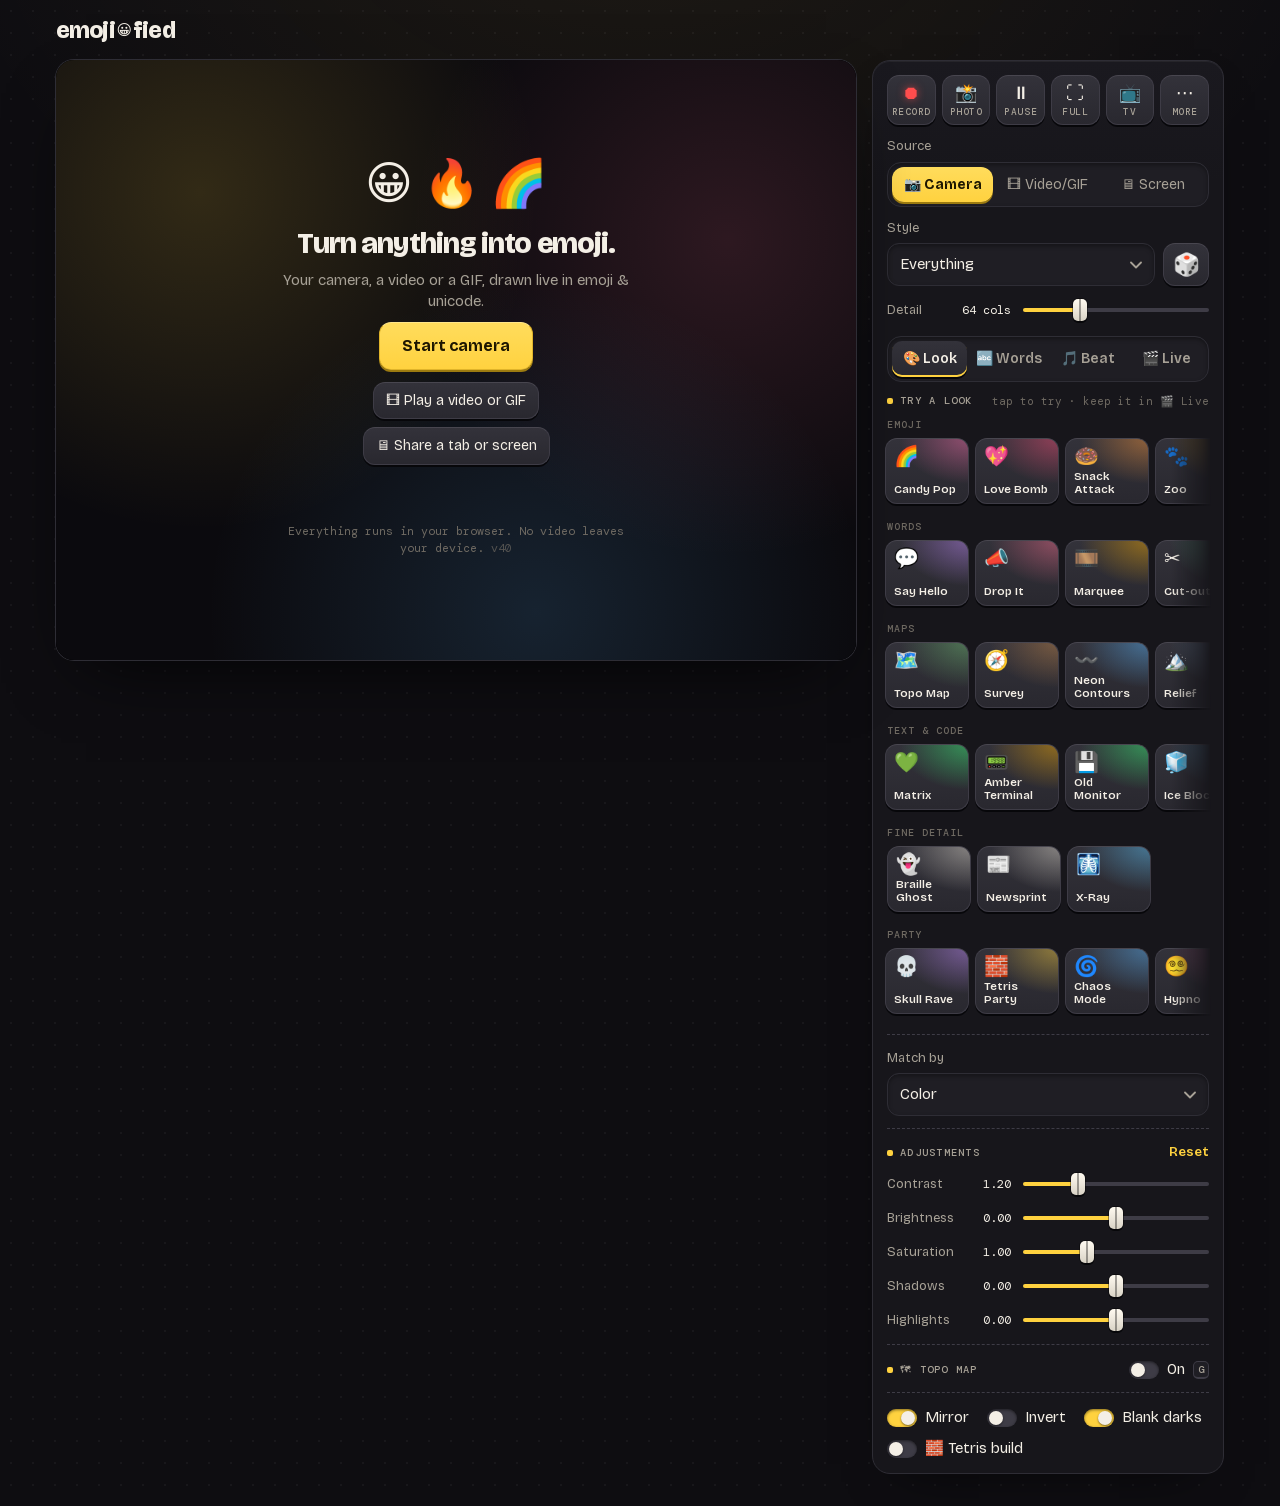
==== commit 1e074d3f: "Tuneshine: Smooth live mode (short animated clips), up to 30 fps (v40) Instant mode is capped by the" ====
--- a/index.html
+++ b/index.html
@@ -15,7 +15,7 @@
   <link rel="icon" href="data:image/svg+xml,<svg xmlns='http://www.w3.org/2000/svg' viewBox='0 0 100 100'><text y='.9em' font-size='90'>🤩</text></svg>" />
   <link rel="preload" href="fonts/bricolage-grotesque.woff2" as="font" type="font/woff2" crossorigin />
   <link rel="preload" href="fonts/dm-mono-500.woff2" as="font" type="font/woff2" crossorigin />
-  <link rel="stylesheet" href="style.css?v=39" />
+  <link rel="stylesheet" href="style.css?v=40" />
 </head>
 <body>
   <header>
@@ -60,7 +60,7 @@
           </div>
           <p class="status" id="status" aria-live="polite"></p>
           <p class="error" id="error" role="alert"></p>
-          <p class="note">Everything runs in your browser. No video leaves your device. <span class="version">v39</span></p>
+          <p class="note">Everything runs in your browser. No video leaves your device. <span class="version">v40</span></p>
         </div>
       </div>
     </div>
@@ -395,9 +395,16 @@
                 <option value="16">16 × 16 · more detail</option>
               </select>
             </label>
+            <label class="field">
+              <span>Live</span>
+              <select id="tuneMode">
+                <option value="smooth" selected>Smooth · short clips, about ½ s behind</option>
+                <option value="instant">Instant · one picture at a time</option>
+              </select>
+            </label>
             <label class="field range">
               <span>Live speed <output id="tuneFpsOut"></output></span>
-              <input id="tuneFps" type="range" min="1" max="10" step="1" value="4" />
+              <input id="tuneFps" type="range" min="1" max="30" step="1" value="15" />
             </label>
             <label class="field range">
               <span>Brightness <output id="tuneBrightOut"></output></span>
@@ -629,7 +636,7 @@
             function () { var r = document.createRange(); r.selectNodeContents(pre); var s = getSelection(); s.removeAllRanges(); s.addRange(r); }
           );
         });
-        dbg('page v39', navigator.userAgent);
+        dbg('page v40', navigator.userAgent);
         dbg('secure=' + window.isSecureContext, 'mediaDevices=' + !!navigator.mediaDevices,
             'getUserMedia=' + !!(navigator.mediaDevices && navigator.mediaDevices.getUserMedia));
         if (navigator.permissions && navigator.permissions.query) {
@@ -650,11 +657,11 @@
       window.addEventListener('unhandledrejection', function (e) { dbg('REJECTION', String(e.reason)); show((e.reason && e.reason.message) || String(e.reason)); });
       window.addEventListener('load', function () {
         dbg('load event, app ready = ' + window.emojiFiedReady);
-        if (window.emojiFiedReady !== '39') show('an old or broken copy of the app loaded. Close this tab and open the link again.');
+        if (window.emojiFiedReady !== '40') show('an old or broken copy of the app loaded. Close this tab and open the link again.');
       });
     })();
   </script>
-  <script src="gif.js?v=39"></script>
-  <script src="app.js?v=39"></script>
+  <script src="gif.js?v=40"></script>
+  <script src="app.js?v=40"></script>
 </body>
 </html>
